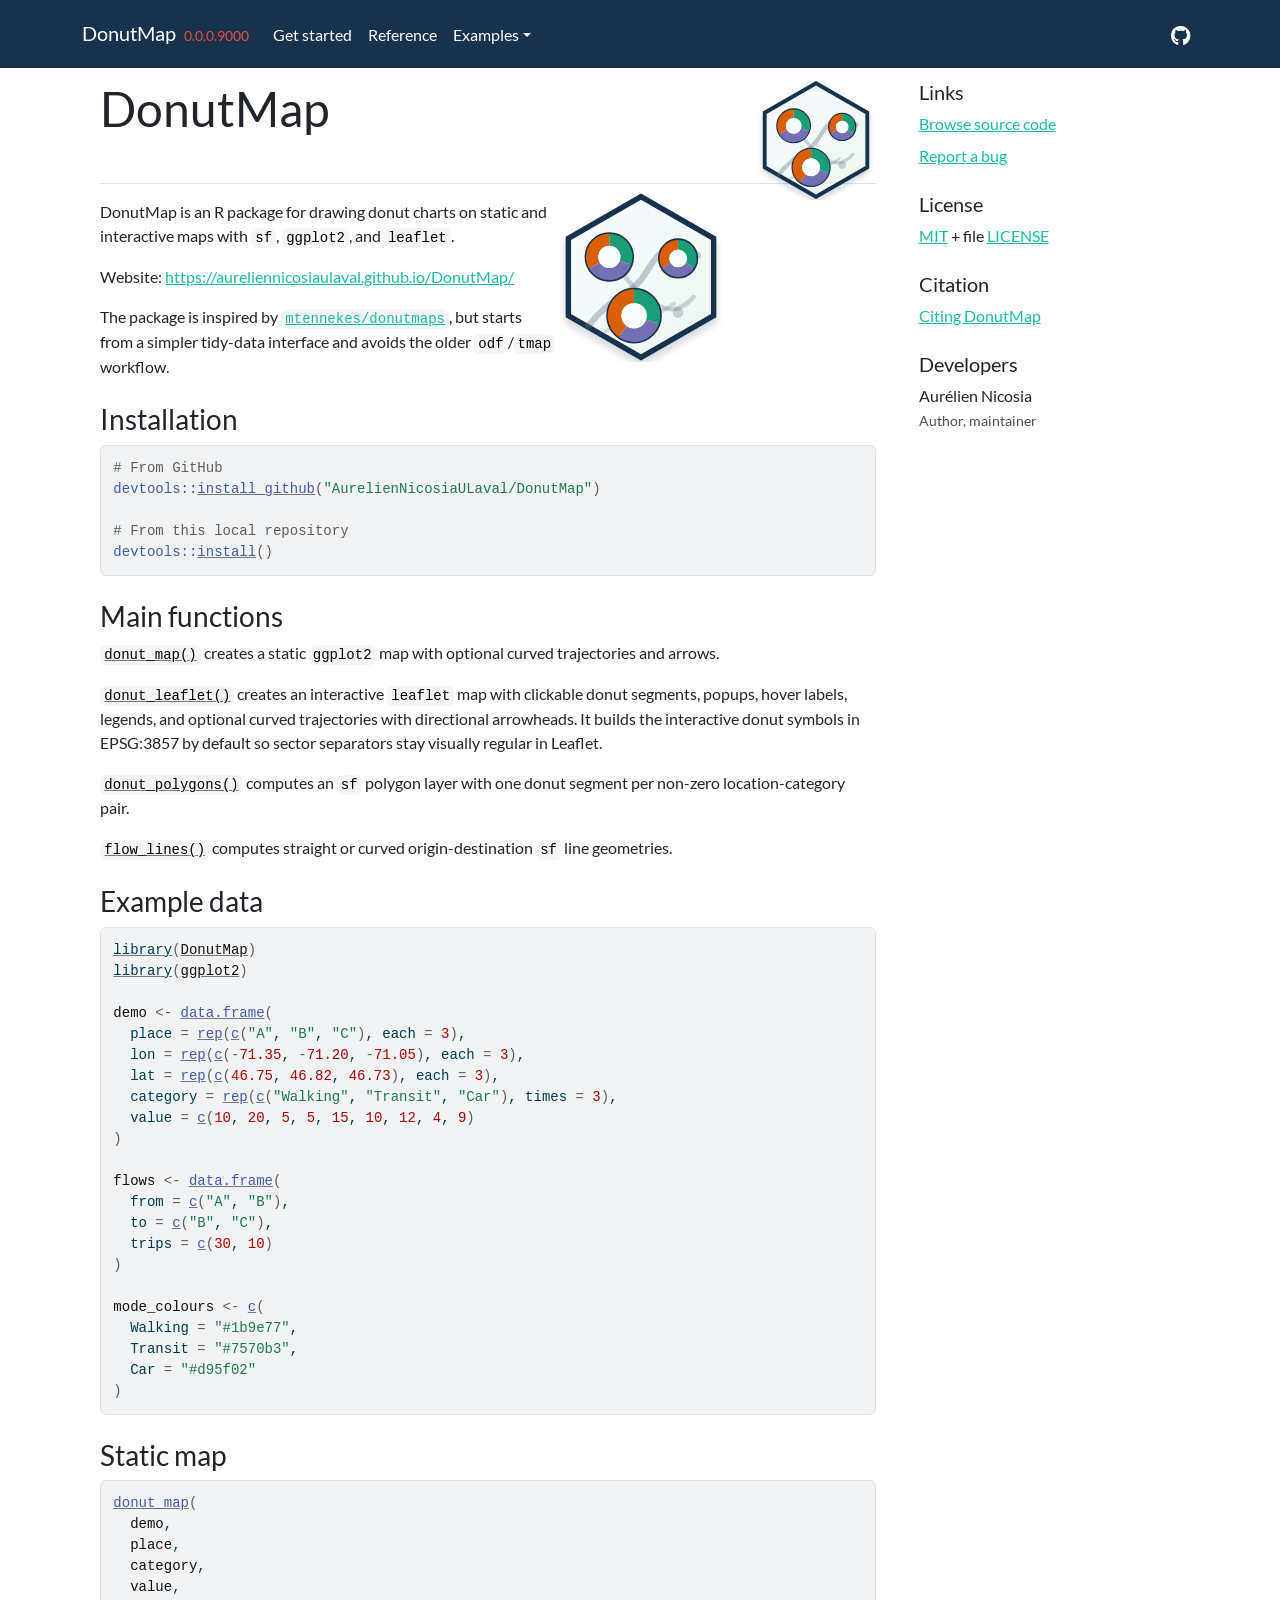
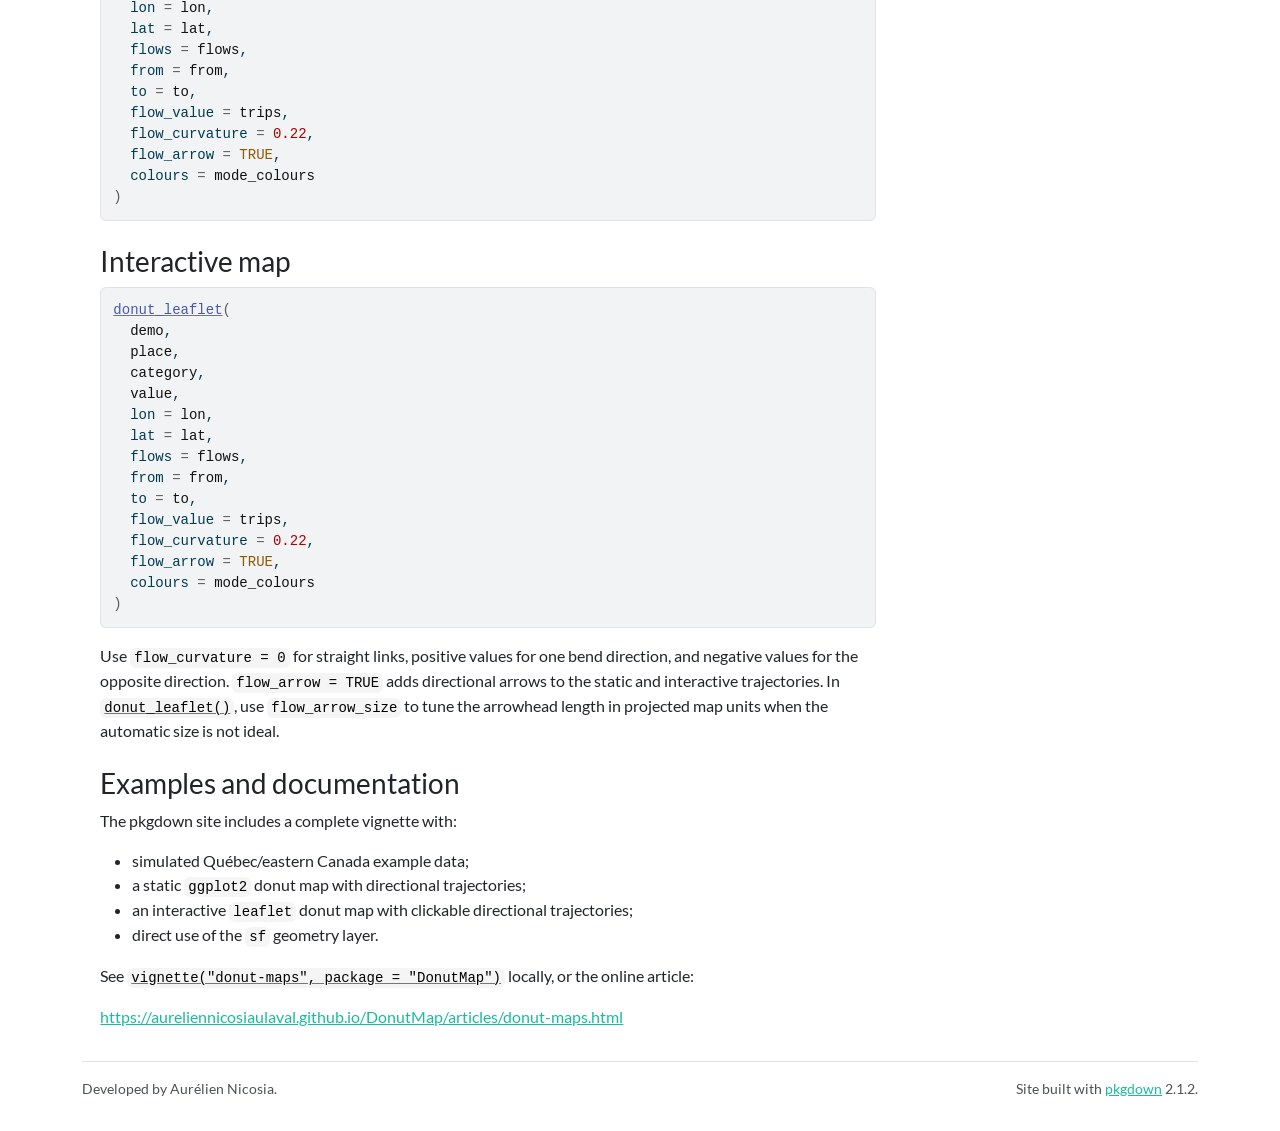
==== index.html @ 9d6881fa "Built site for DonutMap@0.0.0.9000:" ====
<!DOCTYPE html>
<!-- Generated by pkgdown: do not edit by hand --><html lang="en">
<head>
<meta http-equiv="Content-Type" content="text/html; charset=UTF-8">
<meta charset="utf-8">
<meta http-equiv="X-UA-Compatible" content="IE=edge">
<meta name="viewport" content="width=device-width, initial-scale=1, shrink-to-fit=no">
<title>DonutMap • DonutMap</title>
<!-- favicons --><link rel="icon" type="image/png" sizes="96x96" href="favicon-96x96.png">
<link rel="icon" type="”image/svg+xml”" href="favicon.svg">
<link rel="apple-touch-icon" sizes="180x180" href="apple-touch-icon.png">
<link rel="icon" sizes="any" href="favicon.ico">
<link rel="manifest" href="site.webmanifest">
<script src="deps/jquery-3.6.0/jquery-3.6.0.min.js"></script><meta name="viewport" content="width=device-width, initial-scale=1, shrink-to-fit=no">
<link href="deps/bootstrap-5.3.1/bootstrap.min.css" rel="stylesheet">
<script src="deps/bootstrap-5.3.1/bootstrap.bundle.min.js"></script><link href="deps/font-awesome-6.5.2/css/all.min.css" rel="stylesheet">
<link href="deps/font-awesome-6.5.2/css/v4-shims.min.css" rel="stylesheet">
<script src="deps/headroom-0.11.0/headroom.min.js"></script><script src="deps/headroom-0.11.0/jQuery.headroom.min.js"></script><script src="deps/bootstrap-toc-1.0.1/bootstrap-toc.min.js"></script><script src="deps/clipboard.js-2.0.11/clipboard.min.js"></script><script src="deps/search-1.0.0/autocomplete.jquery.min.js"></script><script src="deps/search-1.0.0/fuse.min.js"></script><script src="deps/search-1.0.0/mark.min.js"></script><!-- pkgdown --><script src="pkgdown.js"></script><meta property="og:title" content="DonutMap">
<meta name="description" content="Static and interactive donut maps with sf, ggplot2, and leaflet.">
<meta property="og:description" content="Static and interactive donut maps with sf, ggplot2, and leaflet.">
<meta property="og:image" content="https://aureliennicosiaulaval.github.io/DonutMap/logo.svg">
</head>
<body>
    <a href="#main" class="visually-hidden-focusable">Skip to contents</a>


    <nav class="navbar navbar-expand-lg fixed-top bg-primary" data-bs-theme="dark" aria-label="Site navigation"><div class="container">

    <a class="navbar-brand me-2" href="index.html">DonutMap</a>

    <small class="nav-text text-danger me-auto" data-bs-toggle="tooltip" data-bs-placement="bottom" title="Unreleased version">0.0.0.9000</small>


    <button class="navbar-toggler" type="button" data-bs-toggle="collapse" data-bs-target="#navbar" aria-controls="navbar" aria-expanded="false" aria-label="Toggle navigation">
      <span class="navbar-toggler-icon"></span>
    </button>

    <div id="navbar" class="collapse navbar-collapse ms-3">
      <ul class="navbar-nav me-auto">
<li class="nav-item"><a class="nav-link" href="articles/donut-maps.html">Get started</a></li>
<li class="nav-item"><a class="nav-link" href="reference/index.html">Reference</a></li>
<li class="nav-item dropdown">
  <button class="nav-link dropdown-toggle" type="button" id="dropdown-examples" data-bs-toggle="dropdown" aria-expanded="false" aria-haspopup="true">Examples</button>
  <ul class="dropdown-menu" aria-labelledby="dropdown-examples">
<li><a class="dropdown-item" href="articles/donut-maps.html">Donut maps with DonutMap</a></li>
  </ul>
</li>
      </ul>
<ul class="navbar-nav">
<li class="nav-item"><a class="external-link nav-link" href="https://github.com/AurelienNicosiaULaval/DonutMap/" aria-label="GitHub"><span class="fa fab fa-github fa-lg"></span></a></li>
      </ul>
</div>


  </div>
</nav><div class="container template-home">
<div class="row">
  <main id="main" class="col-md-9"><div class="section level1">
<div class="page-header">
<img src="logo.svg" class="logo" alt=""><h1 id="donutmap">DonutMap<a class="anchor" aria-label="anchor" href="#donutmap"></a>
</h1>
</div>
<p><img src="reference/figures/logo.svg" align="right" width="170" alt="DonutMap hex logo"></p>
<p>DonutMap is an R package for drawing donut charts on static and interactive maps with <code>sf</code>, <code>ggplot2</code>, and <code>leaflet</code>.</p>
<p>Website: <a href="https://aureliennicosiaulaval.github.io/DonutMap/" class="uri">https://aureliennicosiaulaval.github.io/DonutMap/</a></p>
<p>The package is inspired by <a href="https://github.com/mtennekes/donutmaps" class="external-link"><code>mtennekes/donutmaps</code></a>, but starts from a simpler tidy-data interface and avoids the older <code>odf</code>/<code>tmap</code> workflow.</p>
<div class="section level2">
<h2 id="installation">Installation<a class="anchor" aria-label="anchor" href="#installation"></a>
</h2>
<div class="sourceCode" id="cb1"><pre class="downlit sourceCode r">
<code class="sourceCode R"><span><span class="co"># From GitHub</span></span>
<span><span class="fu">devtools</span><span class="fu">::</span><span class="fu"><a href="https://remotes.r-lib.org/reference/install_github.html" class="external-link">install_github</a></span><span class="op">(</span><span class="st">"AurelienNicosiaULaval/DonutMap"</span><span class="op">)</span></span>
<span></span>
<span><span class="co"># From this local repository</span></span>
<span><span class="fu">devtools</span><span class="fu">::</span><span class="fu"><a href="https://devtools.r-lib.org/reference/install.html" class="external-link">install</a></span><span class="op">(</span><span class="op">)</span></span></code></pre></div>
</div>
<div class="section level2">
<h2 id="main-functions">Main functions<a class="anchor" aria-label="anchor" href="#main-functions"></a>
</h2>
<p><code><a href="reference/donut_map.html">donut_map()</a></code> creates a static <code>ggplot2</code> map with optional curved trajectories and arrows.</p>
<p><code><a href="reference/donut_leaflet.html">donut_leaflet()</a></code> creates an interactive <code>leaflet</code> map with clickable donut segments, popups, hover labels, legends, and optional curved trajectories with directional arrowheads. It builds the interactive donut symbols in EPSG:3857 by default so sector separators stay visually regular in Leaflet.</p>
<p><code><a href="reference/donut_polygons.html">donut_polygons()</a></code> computes an <code>sf</code> polygon layer with one donut segment per non-zero location-category pair.</p>
<p><code><a href="reference/flow_lines.html">flow_lines()</a></code> computes straight or curved origin-destination <code>sf</code> line geometries.</p>
</div>
<div class="section level2">
<h2 id="example-data">Example data<a class="anchor" aria-label="anchor" href="#example-data"></a>
</h2>
<div class="sourceCode" id="cb2"><pre class="downlit sourceCode r">
<code class="sourceCode R"><span><span class="kw"><a href="https://rdrr.io/r/base/library.html" class="external-link">library</a></span><span class="op">(</span><span class="va"><a href="https://aureliennicosiaulaval.github.io/DonutMap/">DonutMap</a></span><span class="op">)</span></span>
<span><span class="kw"><a href="https://rdrr.io/r/base/library.html" class="external-link">library</a></span><span class="op">(</span><span class="va"><a href="https://ggplot2.tidyverse.org" class="external-link">ggplot2</a></span><span class="op">)</span></span>
<span></span>
<span><span class="va">demo</span> <span class="op">&lt;-</span> <span class="fu"><a href="https://rdrr.io/r/base/data.frame.html" class="external-link">data.frame</a></span><span class="op">(</span></span>
<span>  place <span class="op">=</span> <span class="fu"><a href="https://rdrr.io/r/base/rep.html" class="external-link">rep</a></span><span class="op">(</span><span class="fu"><a href="https://rdrr.io/r/base/c.html" class="external-link">c</a></span><span class="op">(</span><span class="st">"A"</span>, <span class="st">"B"</span>, <span class="st">"C"</span><span class="op">)</span>, each <span class="op">=</span> <span class="fl">3</span><span class="op">)</span>,</span>
<span>  lon <span class="op">=</span> <span class="fu"><a href="https://rdrr.io/r/base/rep.html" class="external-link">rep</a></span><span class="op">(</span><span class="fu"><a href="https://rdrr.io/r/base/c.html" class="external-link">c</a></span><span class="op">(</span><span class="op">-</span><span class="fl">71.35</span>, <span class="op">-</span><span class="fl">71.20</span>, <span class="op">-</span><span class="fl">71.05</span><span class="op">)</span>, each <span class="op">=</span> <span class="fl">3</span><span class="op">)</span>,</span>
<span>  lat <span class="op">=</span> <span class="fu"><a href="https://rdrr.io/r/base/rep.html" class="external-link">rep</a></span><span class="op">(</span><span class="fu"><a href="https://rdrr.io/r/base/c.html" class="external-link">c</a></span><span class="op">(</span><span class="fl">46.75</span>, <span class="fl">46.82</span>, <span class="fl">46.73</span><span class="op">)</span>, each <span class="op">=</span> <span class="fl">3</span><span class="op">)</span>,</span>
<span>  category <span class="op">=</span> <span class="fu"><a href="https://rdrr.io/r/base/rep.html" class="external-link">rep</a></span><span class="op">(</span><span class="fu"><a href="https://rdrr.io/r/base/c.html" class="external-link">c</a></span><span class="op">(</span><span class="st">"Walking"</span>, <span class="st">"Transit"</span>, <span class="st">"Car"</span><span class="op">)</span>, times <span class="op">=</span> <span class="fl">3</span><span class="op">)</span>,</span>
<span>  value <span class="op">=</span> <span class="fu"><a href="https://rdrr.io/r/base/c.html" class="external-link">c</a></span><span class="op">(</span><span class="fl">10</span>, <span class="fl">20</span>, <span class="fl">5</span>, <span class="fl">5</span>, <span class="fl">15</span>, <span class="fl">10</span>, <span class="fl">12</span>, <span class="fl">4</span>, <span class="fl">9</span><span class="op">)</span></span>
<span><span class="op">)</span></span>
<span></span>
<span><span class="va">flows</span> <span class="op">&lt;-</span> <span class="fu"><a href="https://rdrr.io/r/base/data.frame.html" class="external-link">data.frame</a></span><span class="op">(</span></span>
<span>  from <span class="op">=</span> <span class="fu"><a href="https://rdrr.io/r/base/c.html" class="external-link">c</a></span><span class="op">(</span><span class="st">"A"</span>, <span class="st">"B"</span><span class="op">)</span>,</span>
<span>  to <span class="op">=</span> <span class="fu"><a href="https://rdrr.io/r/base/c.html" class="external-link">c</a></span><span class="op">(</span><span class="st">"B"</span>, <span class="st">"C"</span><span class="op">)</span>,</span>
<span>  trips <span class="op">=</span> <span class="fu"><a href="https://rdrr.io/r/base/c.html" class="external-link">c</a></span><span class="op">(</span><span class="fl">30</span>, <span class="fl">10</span><span class="op">)</span></span>
<span><span class="op">)</span></span>
<span></span>
<span><span class="va">mode_colours</span> <span class="op">&lt;-</span> <span class="fu"><a href="https://rdrr.io/r/base/c.html" class="external-link">c</a></span><span class="op">(</span></span>
<span>  Walking <span class="op">=</span> <span class="st">"#1b9e77"</span>,</span>
<span>  Transit <span class="op">=</span> <span class="st">"#7570b3"</span>,</span>
<span>  Car <span class="op">=</span> <span class="st">"#d95f02"</span></span>
<span><span class="op">)</span></span></code></pre></div>
</div>
<div class="section level2">
<h2 id="static-map">Static map<a class="anchor" aria-label="anchor" href="#static-map"></a>
</h2>
<div class="sourceCode" id="cb3"><pre class="downlit sourceCode r">
<code class="sourceCode R"><span><span class="fu"><a href="reference/donut_map.html">donut_map</a></span><span class="op">(</span></span>
<span>  <span class="va">demo</span>,</span>
<span>  <span class="va">place</span>,</span>
<span>  <span class="va">category</span>,</span>
<span>  <span class="va">value</span>,</span>
<span>  lon <span class="op">=</span> <span class="va">lon</span>,</span>
<span>  lat <span class="op">=</span> <span class="va">lat</span>,</span>
<span>  flows <span class="op">=</span> <span class="va">flows</span>,</span>
<span>  from <span class="op">=</span> <span class="va">from</span>,</span>
<span>  to <span class="op">=</span> <span class="va">to</span>,</span>
<span>  flow_value <span class="op">=</span> <span class="va">trips</span>,</span>
<span>  flow_curvature <span class="op">=</span> <span class="fl">0.22</span>,</span>
<span>  flow_arrow <span class="op">=</span> <span class="cn">TRUE</span>,</span>
<span>  colours <span class="op">=</span> <span class="va">mode_colours</span></span>
<span><span class="op">)</span></span></code></pre></div>
</div>
<div class="section level2">
<h2 id="interactive-map">Interactive map<a class="anchor" aria-label="anchor" href="#interactive-map"></a>
</h2>
<div class="sourceCode" id="cb4"><pre class="downlit sourceCode r">
<code class="sourceCode R"><span><span class="fu"><a href="reference/donut_leaflet.html">donut_leaflet</a></span><span class="op">(</span></span>
<span>  <span class="va">demo</span>,</span>
<span>  <span class="va">place</span>,</span>
<span>  <span class="va">category</span>,</span>
<span>  <span class="va">value</span>,</span>
<span>  lon <span class="op">=</span> <span class="va">lon</span>,</span>
<span>  lat <span class="op">=</span> <span class="va">lat</span>,</span>
<span>  flows <span class="op">=</span> <span class="va">flows</span>,</span>
<span>  from <span class="op">=</span> <span class="va">from</span>,</span>
<span>  to <span class="op">=</span> <span class="va">to</span>,</span>
<span>  flow_value <span class="op">=</span> <span class="va">trips</span>,</span>
<span>  flow_curvature <span class="op">=</span> <span class="fl">0.22</span>,</span>
<span>  flow_arrow <span class="op">=</span> <span class="cn">TRUE</span>,</span>
<span>  colours <span class="op">=</span> <span class="va">mode_colours</span></span>
<span><span class="op">)</span></span></code></pre></div>
<p>Use <code>flow_curvature = 0</code> for straight links, positive values for one bend direction, and negative values for the opposite direction. <code>flow_arrow = TRUE</code> adds directional arrows to the static and interactive trajectories. In <code><a href="reference/donut_leaflet.html">donut_leaflet()</a></code>, use <code>flow_arrow_size</code> to tune the arrowhead length in projected map units when the automatic size is not ideal.</p>
</div>
<div class="section level2">
<h2 id="examples-and-documentation">Examples and documentation<a class="anchor" aria-label="anchor" href="#examples-and-documentation"></a>
</h2>
<p>The pkgdown site includes a complete vignette with:</p>
<ul>
<li>simulated Québec/eastern Canada example data;</li>
<li>a static <code>ggplot2</code> donut map with directional trajectories;</li>
<li>an interactive <code>leaflet</code> donut map with clickable directional trajectories;</li>
<li>direct use of the <code>sf</code> geometry layer.</li>
</ul>
<p>See <code><a href="articles/donut-maps.html">vignette("donut-maps", package = "DonutMap")</a></code> locally, or the online article:</p>
<p><a href="https://aureliennicosiaulaval.github.io/DonutMap/articles/donut-maps.html" class="uri">https://aureliennicosiaulaval.github.io/DonutMap/articles/donut-maps.html</a></p>
</div>
</div>
  </main><aside class="col-md-3"><div class="links">
<h2 data-toc-skip>Links</h2>
<ul class="list-unstyled">
<li><a href="https://github.com/AurelienNicosiaULaval/DonutMap/" class="external-link">Browse source code</a></li>
<li><a href="https://github.com/AurelienNicosiaULaval/DonutMap/issues" class="external-link">Report a bug</a></li>
</ul>
</div>

<div class="license">
<h2 data-toc-skip>License</h2>
<ul class="list-unstyled">
<li>
<a href="https://opensource.org/licenses/mit-license.php" class="external-link">MIT</a> + file <a href="LICENSE-text.html">LICENSE</a>
</li>
</ul>
</div>


<div class="citation">
<h2 data-toc-skip>Citation</h2>
<ul class="list-unstyled">
<li><a href="authors.html#citation">Citing DonutMap</a></li>
</ul>
</div>

<div class="developers">
<h2 data-toc-skip>Developers</h2>
<ul class="list-unstyled">
<li>Aurélien Nicosia <br><small class="roles"> Author, maintainer </small>   </li>
</ul>
</div>



  </aside>
</div>


    <footer><div class="pkgdown-footer-left">
  <p>Developed by Aurélien Nicosia.</p>
</div>

<div class="pkgdown-footer-right">
  <p>Site built with <a href="https://pkgdown.r-lib.org/" class="external-link">pkgdown</a> 2.1.2.</p>
</div>

    </footer>
</div>





  </body>
</html>
---- deps/font-awesome-6.5.2/css/v4-shims.min.css ----
/*!
 * Font Awesome Free 6.5.2 by @fontawesome - https://fontawesome.com
 * License - https://fontawesome.com/license/free (Icons: CC BY 4.0, Fonts: SIL OFL 1.1, Code: MIT License)
 * Copyright 2024 Fonticons, Inc.
 */
.fa.fa-glass:before{content:"\f000"}.fa.fa-envelope-o{font-family:"Font Awesome 6 Free";font-weight:400}.fa.fa-envelope-o:before{content:"\f0e0"}.fa.fa-star-o{font-family:"Font Awesome 6 Free";font-weight:400}.fa.fa-star-o:before{content:"\f005"}.fa.fa-close:before,.fa.fa-remove:before{content:"\f00d"}.fa.fa-gear:before{content:"\f013"}.fa.fa-trash-o{font-family:"Font Awesome 6 Free";font-weight:400}.fa.fa-trash-o:before{content:"\f2ed"}.fa.fa-home:before{content:"\f015"}.fa.fa-file-o{font-family:"Font Awesome 6 Free";font-weight:400}.fa.fa-file-o:before{content:"\f15b"}.fa.fa-clock-o{font-family:"Font Awesome 6 Free";font-weight:400}.fa.fa-clock-o:before{content:"\f017"}.fa.fa-arrow-circle-o-down{font-family:"Font Awesome 6 Free";font-weight:400}.fa.fa-arrow-circle-o-down:before{content:"\f358"}.fa.fa-arrow-circle-o-up{font-family:"Font Awesome 6 Free";font-weight:400}.fa.fa-arrow-circle-o-up:before{content:"\f35b"}.fa.fa-play-circle-o{font-family:"Font Awesome 6 Free";font-weight:400}.fa.fa-play-circle-o:before{content:"\f144"}.fa.fa-repeat:before,.fa.fa-rotate-right:before{content:"\f01e"}.fa.fa-refresh:before{content:"\f021"}.fa.fa-list-alt{font-family:"Font Awesome 6 Free";font-weight:400}.fa.fa-list-alt:before{content:"\f022"}.fa.fa-dedent:before{content:"\f03b"}.fa.fa-video-camera:before{content:"\f03d"}.fa.fa-picture-o{font-family:"Font Awesome 6 Free";font-weight:400}.fa.fa-picture-o:before{content:"\f03e"}.fa.fa-photo{font-family:"Font Awesome 6 Free";font-weight:400}.fa.fa-photo:before{content:"\f03e"}.fa.fa-image{font-family:"Font Awesome 6 Free";font-weight:400}.fa.fa-image:before{content:"\f03e"}.fa.fa-map-marker:before{content:"\f3c5"}.fa.fa-pencil-square-o{font-family:"Font Awesome 6 Free";font-weight:400}.fa.fa-pencil-square-o:before{content:"\f044"}.fa.fa-edit{font-family:"Font Awesome 6 Free";font-weight:400}.fa.fa-edit:before{content:"\f044"}.fa.fa-share-square-o:before{content:"\f14d"}.fa.fa-check-square-o{font-family:"Font Awesome 6 Free";font-weight:400}.fa.fa-check-square-o:before{content:"\f14a"}.fa.fa-arrows:before{content:"\f0b2"}.fa.fa-times-circle-o{font-family:"Font Awesome 6 Free";font-weight:400}.fa.fa-times-circle-o:before{content:"\f057"}.fa.fa-check-circle-o{font-family:"Font Awesome 6 Free";font-weight:400}.fa.fa-check-circle-o:before{content:"\f058"}.fa.fa-mail-forward:before{content:"\f064"}.fa.fa-expand:before{content:"\f424"}.fa.fa-compress:before{content:"\f422"}.fa.fa-eye,.fa.fa-eye-slash{font-family:"Font Awesome 6 Free";font-weight:400}.fa.fa-warning:before{content:"\f071"}.fa.fa-calendar:before{content:"\f073"}.fa.fa-arrows-v:before{content:"\f338"}.fa.fa-arrows-h:before{content:"\f337"}.fa.fa-bar-chart-o:before,.fa.fa-bar-chart:before{content:"\e0e3"}.fa.fa-twitter-square{font-family:"Font Awesome 6 Brands";font-weight:400}.fa.fa-twitter-square:before{content:"\f081"}.fa.fa-facebook-square{font-family:"Font Awesome 6 Brands";font-weight:400}.fa.fa-facebook-square:before{content:"\f082"}.fa.fa-gears:before{content:"\f085"}.fa.fa-thumbs-o-up{font-family:"Font Awesome 6 Free";font-weight:400}.fa.fa-thumbs-o-up:before{content:"\f164"}.fa.fa-thumbs-o-down{font-family:"Font Awesome 6 Free";font-weight:400}.fa.fa-thumbs-o-down:before{content:"\f165"}.fa.fa-heart-o{font-family:"Font Awesome 6 Free";font-weight:400}.fa.fa-heart-o:before{content:"\f004"}.fa.fa-sign-out:before{content:"\f2f5"}.fa.fa-linkedin-square{font-family:"Font Awesome 6 Brands";font-weight:400}.fa.fa-linkedin-square:before{content:"\f08c"}.fa.fa-thumb-tack:before{content:"\f08d"}.fa.fa-external-link:before{content:"\f35d"}.fa.fa-sign-in:before{content:"\f2f6"}.fa.fa-github-square{font-family:"Font Awesome 6 Brands";font-weight:400}.fa.fa-github-square:before{content:"\f092"}.fa.fa-lemon-o{font-family:"Font Awesome 6 Free";font-weight:400}.fa.fa-lemon-o:before{content:"\f094"}.fa.fa-square-o{font-family:"Font Awesome 6 Free";font-weight:400}.fa.fa-square-o:before{content:"\f0c8"}.fa.fa-bookmark-o{font-family:"Font Awesome 6 Free";font-weight:400}.fa.fa-bookmark-o:before{content:"\f02e"}.fa.fa-facebook,.fa.fa-twitter{font-family:"Font Awesome 6 Brands";font-weight:400}.fa.fa-facebook:before{content:"\f39e"}.fa.fa-facebook-f{font-family:"Font Awesome 6 Brands";font-weight:400}.fa.fa-facebook-f:before{content:"\f39e"}.fa.fa-github{font-family:"Font Awesome 6 Brands";font-weight:400}.fa.fa-credit-card{font-family:"Font Awesome 6 Free";font-weight:400}.fa.fa-feed:before{content:"\f09e"}.fa.fa-hdd-o{font-family:"Font Awesome 6 Free";font-weight:400}.fa.fa-hdd-o:before{content:"\f0a0"}.fa.fa-hand-o-right{font-family:"Font Awesome 6 Free";font-weight:400}.fa.fa-hand-o-right:before{content:"\f0a4"}.fa.fa-hand-o-left{font-family:"Font Awesome 6 Free";font-weight:400}.fa.fa-hand-o-left:before{content:"\f0a5"}.fa.fa-hand-o-up{font-family:"Font Awesome 6 Free";font-weight:400}.fa.fa-hand-o-up:before{content:"\f0a6"}.fa.fa-hand-o-down{font-family:"Font Awesome 6 Free";font-weight:400}.fa.fa-hand-o-down:before{content:"\f0a7"}.fa.fa-globe:before{content:"\f57d"}.fa.fa-tasks:before{content:"\f828"}.fa.fa-arrows-alt:before{content:"\f31e"}.fa.fa-group:before{content:"\f0c0"}.fa.fa-chain:before{content:"\f0c1"}.fa.fa-cut:before{content:"\f0c4"}.fa.fa-files-o{font-family:"Font Awesome 6 Free";font-weight:400}.fa.fa-files-o:before{content:"\f0c5"}.fa.fa-floppy-o{font-family:"Font Awesome 6 Free";font-weight:400}.fa.fa-floppy-o:before{content:"\f0c7"}.fa.fa-save{font-family:"Font Awesome 6 Free";font-weight:400}.fa.fa-save:before{content:"\f0c7"}.fa.fa-navicon:before,.fa.fa-reorder:before{content:"\f0c9"}.fa.fa-magic:before{content:"\e2ca"}.fa.fa-pinterest,.fa.fa-pinterest-square{font-family:"Font Awesome 6 Brands";font-weight:400}.fa.fa-pinterest-square:before{content:"\f0d3"}.fa.fa-google-plus-square{font-family:"Font Awesome 6 Brands";font-weight:400}.fa.fa-google-plus-square:before{content:"\f0d4"}.fa.fa-google-plus{font-family:"Font Awesome 6 Brands";font-weight:400}.fa.fa-google-plus:before{content:"\f0d5"}.fa.fa-money:before{content:"\f3d1"}.fa.fa-unsorted:before{content:"\f0dc"}.fa.fa-sort-desc:before{content:"\f0dd"}.fa.fa-sort-asc:before{content:"\f0de"}.fa.fa-linkedin{font-family:"Font Awesome 6 Brands";font-weight:400}.fa.fa-linkedin:before{content:"\f0e1"}.fa.fa-rotate-left:before{content:"\f0e2"}.fa.fa-legal:before{content:"\f0e3"}.fa.fa-dashboard:before,.fa.fa-tachometer:before{content:"\f625"}.fa.fa-comment-o{font-family:"Font Awesome 6 Free";font-weight:400}.fa.fa-comment-o:before{content:"\f075"}.fa.fa-comments-o{font-family:"Font Awesome 6 Free";font-weight:400}.fa.fa-comments-o:before{content:"\f086"}.fa.fa-flash:before{content:"\f0e7"}.fa.fa-clipboard:before{content:"\f0ea"}.fa.fa-lightbulb-o{font-family:"Font Awesome 6 Free";font-weight:400}.fa.fa-lightbulb-o:before{content:"\f0eb"}.fa.fa-exchange:before{content:"\f362"}.fa.fa-cloud-download:before{content:"\f0ed"}.fa.fa-cloud-upload:before{content:"\f0ee"}.fa.fa-bell-o{font-family:"Font Awesome 6 Free";font-weight:400}.fa.fa-bell-o:before{content:"\f0f3"}.fa.fa-cutlery:before{content:"\f2e7"}.fa.fa-file-text-o{font-family:"Font Awesome 6 Free";font-weight:400}.fa.fa-file-text-o:before{content:"\f15c"}.fa.fa-building-o{font-family:"Font Awesome 6 Free";font-weight:400}.fa.fa-building-o:before{content:"\f1ad"}.fa.fa-hospital-o{font-family:"Font Awesome 6 Free";font-weight:400}.fa.fa-hospital-o:before{content:"\f0f8"}.fa.fa-tablet:before{content:"\f3fa"}.fa.fa-mobile-phone:before,.fa.fa-mobile:before{content:"\f3cd"}.fa.fa-circle-o{font-family:"Font Awesome 6 Free";font-weight:400}.fa.fa-circle-o:before{content:"\f111"}.fa.fa-mail-reply:before{content:"\f3e5"}.fa.fa-github-alt{font-family:"Font Awesome 6 Brands";font-weight:400}.fa.fa-folder-o{font-family:"Font Awesome 6 Free";font-weight:400}.fa.fa-folder-o:before{content:"\f07b"}.fa.fa-folder-open-o{font-family:"Font Awesome 6 Free";font-weight:400}.fa.fa-folder-open-o:before{content:"\f07c"}.fa.fa-smile-o{font-family:"Font Awesome 6 Free";font-weight:400}.fa.fa-smile-o:before{content:"\f118"}.fa.fa-frown-o{font-family:"Font Awesome 6 Free";font-weight:400}.fa.fa-frown-o:before{content:"\f119"}.fa.fa-meh-o{font-family:"Font Awesome 6 Free";font-weight:400}.fa.fa-meh-o:before{content:"\f11a"}.fa.fa-keyboard-o{font-family:"Font Awesome 6 Free";font-weight:400}.fa.fa-keyboard-o:before{content:"\f11c"}.fa.fa-flag-o{font-family:"Font Awesome 6 Free";font-weight:400}.fa.fa-flag-o:before{content:"\f024"}.fa.fa-mail-reply-all:before{content:"\f122"}.fa.fa-star-half-o{font-family:"Font Awesome 6 Free";font-weight:400}.fa.fa-star-half-o:before{content:"\f5c0"}.fa.fa-star-half-empty{font-family:"Font Awesome 6 Free";font-weight:400}.fa.fa-star-half-empty:before{content:"\f5c0"}.fa.fa-star-half-full{font-family:"Font Awesome 6 Free";font-weight:400}.fa.fa-star-half-full:before{content:"\f5c0"}.fa.fa-code-fork:before{content:"\f126"}.fa.fa-chain-broken:before,.fa.fa-unlink:before{content:"\f127"}.fa.fa-calendar-o{font-family:"Font Awesome 6 Free";font-weight:400}.fa.fa-calendar-o:before{content:"\f133"}.fa.fa-css3,.fa.fa-html5,.fa.fa-maxcdn{font-family:"Font Awesome 6 Brands";font-weight:400}.fa.fa-unlock-alt:before{content:"\f09c"}.fa.fa-minus-square-o{font-family:"Font Awesome 6 Free";font-weight:400}.fa.fa-minus-square-o:before{content:"\f146"}.fa.fa-level-up:before{content:"\f3bf"}.fa.fa-level-down:before{content:"\f3be"}.fa.fa-pencil-square:before{content:"\f14b"}.fa.fa-external-link-square:before{content:"\f360"}.fa.fa-compass{font-family:"Font Awesome 6 Free";font-weight:400}.fa.fa-caret-square-o-down{font-family:"Font Awesome 6 Free";font-weight:400}.fa.fa-caret-square-o-down:before{content:"\f150"}.fa.fa-toggle-down{font-family:"Font Awesome 6 Free";font-weight:400}.fa.fa-toggle-down:before{content:"\f150"}.fa.fa-caret-square-o-up{font-family:"Font Awesome 6 Free";font-weight:400}.fa.fa-caret-square-o-up:before{content:"\f151"}.fa.fa-toggle-up{font-family:"Font Awesome 6 Free";font-weight:400}.fa.fa-toggle-up:before{content:"\f151"}.fa.fa-caret-square-o-right{font-family:"Font Awesome 6 Free";font-weight:400}.fa.fa-caret-square-o-right:before{content:"\f152"}.fa.fa-toggle-right{font-family:"Font Awesome 6 Free";font-weight:400}.fa.fa-toggle-right:before{content:"\f152"}.fa.fa-eur:before,.fa.fa-euro:before{content:"\f153"}.fa.fa-gbp:before{content:"\f154"}.fa.fa-dollar:before,.fa.fa-usd:before{content:"\24"}.fa.fa-inr:before,.fa.fa-rupee:before{content:"\e1bc"}.fa.fa-cny:before,.fa.fa-jpy:before,.fa.fa-rmb:before,.fa.fa-yen:before{content:"\f157"}.fa.fa-rouble:before,.fa.fa-rub:before,.fa.fa-ruble:before{content:"\f158"}.fa.fa-krw:before,.fa.fa-won:before{content:"\f159"}.fa.fa-bitcoin,.fa.fa-btc{font-family:"Font Awesome 6 Brands";font-weight:400}.fa.fa-bitcoin:before{content:"\f15a"}.fa.fa-file-text:before{content:"\f15c"}.fa.fa-sort-alpha-asc:before{content:"\f15d"}.fa.fa-sort-alpha-desc:before{content:"\f881"}.fa.fa-sort-amount-asc:before{content:"\f884"}.fa.fa-sort-amount-desc:before{content:"\f160"}.fa.fa-sort-numeric-asc:before{content:"\f162"}.fa.fa-sort-numeric-desc:before{content:"\f886"}.fa.fa-youtube-square{font-family:"Font Awesome 6 Brands";font-weight:400}.fa.fa-youtube-square:before{content:"\f431"}.fa.fa-xing,.fa.fa-xing-square,.fa.fa-youtube{font-family:"Font Awesome 6 Brands";font-weight:400}.fa.fa-xing-square:before{content:"\f169"}.fa.fa-youtube-play{font-family:"Font Awesome 6 Brands";font-weight:400}.fa.fa-youtube-play:before{content:"\f167"}.fa.fa-adn,.fa.fa-bitbucket,.fa.fa-bitbucket-square,.fa.fa-dropbox,.fa.fa-flickr,.fa.fa-instagram,.fa.fa-stack-overflow{font-family:"Font Awesome 6 Brands";font-weight:400}.fa.fa-bitbucket-square:before{content:"\f171"}.fa.fa-tumblr,.fa.fa-tumblr-square{font-family:"Font Awesome 6 Brands";font-weight:400}.fa.fa-tumblr-square:before{content:"\f174"}.fa.fa-long-arrow-down:before{content:"\f309"}.fa.fa-long-arrow-up:before{content:"\f30c"}.fa.fa-long-arrow-left:before{content:"\f30a"}.fa.fa-long-arrow-right:before{content:"\f30b"}.fa.fa-android,.fa.fa-apple,.fa.fa-dribbble,.fa.fa-foursquare,.fa.fa-gittip,.fa.fa-gratipay,.fa.fa-linux,.fa.fa-skype,.fa.fa-trello,.fa.fa-windows{font-family:"Font Awesome 6 Brands";font-weight:400}.fa.fa-gittip:before{content:"\f184"}.fa.fa-sun-o{font-family:"Font Awesome 6 Free";font-weight:400}.fa.fa-sun-o:before{content:"\f185"}.fa.fa-moon-o{font-family:"Font Awesome 6 Free";font-weight:400}.fa.fa-moon-o:before{content:"\f186"}.fa.fa-pagelines,.fa.fa-renren,.fa.fa-stack-exchange,.fa.fa-vk,.fa.fa-weibo{font-family:"Font Awesome 6 Brands";font-weight:400}.fa.fa-arrow-circle-o-right{font-family:"Font Awesome 6 Free";font-weight:400}.fa.fa-arrow-circle-o-right:before{content:"\f35a"}.fa.fa-arrow-circle-o-left{font-family:"Font Awesome 6 Free";font-weight:400}.fa.fa-arrow-circle-o-left:before{content:"\f359"}.fa.fa-caret-square-o-left{font-family:"Font Awesome 6 Free";font-weight:400}.fa.fa-caret-square-o-left:before{content:"\f191"}.fa.fa-toggle-left{font-family:"Font Awesome 6 Free";font-weight:400}.fa.fa-toggle-left:before{content:"\f191"}.fa.fa-dot-circle-o{font-family:"Font Awesome 6 Free";font-weight:400}.fa.fa-dot-circle-o:before{content:"\f192"}.fa.fa-vimeo-square{font-family:"Font Awesome 6 Brands";font-weight:400}.fa.fa-vimeo-square:before{content:"\f194"}.fa.fa-try:before,.fa.fa-turkish-lira:before{content:"\e2bb"}.fa.fa-plus-square-o{font-family:"Font Awesome 6 Free";font-weight:400}.fa.fa-plus-square-o:before{content:"\f0fe"}.fa.fa-openid,.fa.fa-slack,.fa.fa-wordpress{font-family:"Font Awesome 6 Brands";font-weight:400}.fa.fa-bank:before,.fa.fa-institution:before{content:"\f19c"}.fa.fa-mortar-board:before{content:"\f19d"}.fa.fa-google,.fa.fa-reddit,.fa.fa-reddit-square,.fa.fa-yahoo{font-family:"Font Awesome 6 Brands";font-weight:400}.fa.fa-reddit-square:before{content:"\f1a2"}.fa.fa-behance,.fa.fa-behance-square,.fa.fa-delicious,.fa.fa-digg,.fa.fa-drupal,.fa.fa-joomla,.fa.fa-pied-piper-alt,.fa.fa-pied-piper-pp,.fa.fa-stumbleupon,.fa.fa-stumbleupon-circle{font-family:"Font Awesome 6 Brands";font-weight:400}.fa.fa-behance-square:before{content:"\f1b5"}.fa.fa-steam,.fa.fa-steam-square{font-family:"Font Awesome 6 Brands";font-weight:400}.fa.fa-steam-square:before{content:"\f1b7"}.fa.fa-automobile:before{content:"\f1b9"}.fa.fa-cab:before{content:"\f1ba"}.fa.fa-deviantart,.fa.fa-soundcloud,.fa.fa-spotify{font-family:"Font Awesome 6 Brands";font-weight:400}.fa.fa-file-pdf-o{font-family:"Font Awesome 6 Free";font-weight:400}.fa.fa-file-pdf-o:before{content:"\f1c1"}.fa.fa-file-word-o{font-family:"Font Awesome 6 Free";font-weight:400}.fa.fa-file-word-o:before{content:"\f1c2"}.fa.fa-file-excel-o{font-family:"Font Awesome 6 Free";font-weight:400}.fa.fa-file-excel-o:before{content:"\f1c3"}.fa.fa-file-powerpoint-o{font-family:"Font Awesome 6 Free";font-weight:400}.fa.fa-file-powerpoint-o:before{content:"\f1c4"}.fa.fa-file-image-o{font-family:"Font Awesome 6 Free";font-weight:400}.fa.fa-file-image-o:before{content:"\f1c5"}.fa.fa-file-photo-o{font-family:"Font Awesome 6 Free";font-weight:400}.fa.fa-file-photo-o:before{content:"\f1c5"}.fa.fa-file-picture-o{font-family:"Font Awesome 6 Free";font-weight:400}.fa.fa-file-picture-o:before{content:"\f1c5"}.fa.fa-file-archive-o{font-family:"Font Awesome 6 Free";font-weight:400}.fa.fa-file-archive-o:before{content:"\f1c6"}.fa.fa-file-zip-o{font-family:"Font Awesome 6 Free";font-weight:400}.fa.fa-file-zip-o:before{content:"\f1c6"}.fa.fa-file-audio-o{font-family:"Font Awesome 6 Free";font-weight:400}.fa.fa-file-audio-o:before{content:"\f1c7"}.fa.fa-file-sound-o{font-family:"Font Awesome 6 Free";font-weight:400}.fa.fa-file-sound-o:before{content:"\f1c7"}.fa.fa-file-video-o{font-family:"Font Awesome 6 Free";font-weight:400}.fa.fa-file-video-o:before{content:"\f1c8"}.fa.fa-file-movie-o{font-family:"Font Awesome 6 Free";font-weight:400}.fa.fa-file-movie-o:before{content:"\f1c8"}.fa.fa-file-code-o{font-family:"Font Awesome 6 Free";font-weight:400}.fa.fa-file-code-o:before{content:"\f1c9"}.fa.fa-codepen,.fa.fa-jsfiddle,.fa.fa-vine{font-family:"Font Awesome 6 Brands";font-weight:400}.fa.fa-life-bouy:before,.fa.fa-life-buoy:before,.fa.fa-life-saver:before,.fa.fa-support:before{content:"\f1cd"}.fa.fa-circle-o-notch:before{content:"\f1ce"}.fa.fa-ra,.fa.fa-rebel{font-family:"Font Awesome 6 Brands";font-weight:400}.fa.fa-ra:before{content:"\f1d0"}.fa.fa-resistance{font-family:"Font Awesome 6 Brands";font-weight:400}.fa.fa-resistance:before{content:"\f1d0"}.fa.fa-empire,.fa.fa-ge{font-family:"Font Awesome 6 Brands";font-weight:400}.fa.fa-ge:before{content:"\f1d1"}.fa.fa-git-square{font-family:"Font Awesome 6 Brands";font-weight:400}.fa.fa-git-square:before{content:"\f1d2"}.fa.fa-git,.fa.fa-hacker-news,.fa.fa-y-combinator-square{font-family:"Font Awesome 6 Brands";font-weight:400}.fa.fa-y-combinator-square:before{content:"\f1d4"}.fa.fa-yc-square{font-family:"Font Awesome 6 Brands";font-weight:400}.fa.fa-yc-square:before{content:"\f1d4"}.fa.fa-qq,.fa.fa-tencent-weibo,.fa.fa-wechat,.fa.fa-weixin{font-family:"Font Awesome 6 Brands";font-weight:400}.fa.fa-wechat:before{content:"\f1d7"}.fa.fa-send:before{content:"\f1d8"}.fa.fa-paper-plane-o{font-family:"Font Awesome 6 Free";font-weight:400}.fa.fa-paper-plane-o:before{content:"\f1d8"}.fa.fa-send-o{font-family:"Font Awesome 6 Free";font-weight:400}.fa.fa-send-o:before{content:"\f1d8"}.fa.fa-circle-thin{font-family:"Font Awesome 6 Free";font-weight:400}.fa.fa-circle-thin:before{content:"\f111"}.fa.fa-header:before{content:"\f1dc"}.fa.fa-futbol-o{font-family:"Font Awesome 6 Free";font-weight:400}.fa.fa-futbol-o:before{content:"\f1e3"}.fa.fa-soccer-ball-o{font-family:"Font Awesome 6 Free";font-weight:400}.fa.fa-soccer-ball-o:before{content:"\f1e3"}.fa.fa-slideshare,.fa.fa-twitch,.fa.fa-yelp{font-family:"Font Awesome 6 Brands";font-weight:400}.fa.fa-newspaper-o{font-family:"Font Awesome 6 Free";font-weight:400}.fa.fa-newspaper-o:before{content:"\f1ea"}.fa.fa-cc-amex,.fa.fa-cc-discover,.fa.fa-cc-mastercard,.fa.fa-cc-paypal,.fa.fa-cc-stripe,.fa.fa-cc-visa,.fa.fa-google-wallet,.fa.fa-paypal{font-family:"Font Awesome 6 Brands";font-weight:400}.fa.fa-bell-slash-o{font-family:"Font Awesome 6 Free";font-weight:400}.fa.fa-bell-slash-o:before{content:"\f1f6"}.fa.fa-trash:before{content:"\f2ed"}.fa.fa-copyright{font-family:"Font Awesome 6 Free";font-weight:400}.fa.fa-eyedropper:before{content:"\f1fb"}.fa.fa-area-chart:before{content:"\f1fe"}.fa.fa-pie-chart:before{content:"\f200"}.fa.fa-line-chart:before{content:"\f201"}.fa.fa-lastfm,.fa.fa-lastfm-square{font-family:"Font Awesome 6 Brands";font-weight:400}.fa.fa-lastfm-square:before{content:"\f203"}.fa.fa-angellist,.fa.fa-ioxhost{font-family:"Font Awesome 6 Brands";font-weight:400}.fa.fa-cc{font-family:"Font Awesome 6 Free";font-weight:400}.fa.fa-cc:before{content:"\f20a"}.fa.fa-ils:before,.fa.fa-shekel:before,.fa.fa-sheqel:before{content:"\f20b"}.fa.fa-buysellads,.fa.fa-connectdevelop,.fa.fa-dashcube,.fa.fa-forumbee,.fa.fa-leanpub,.fa.fa-sellsy,.fa.fa-shirtsinbulk,.fa.fa-simplybuilt,.fa.fa-skyatlas{font-family:"Font Awesome 6 Brands";font-weight:400}.fa.fa-diamond{font-family:"Font Awesome 6 Free";font-weight:400}.fa.fa-diamond:before{content:"\f3a5"}.fa.fa-intersex:before,.fa.fa-transgender:before{content:"\f224"}.fa.fa-transgender-alt:before{content:"\f225"}.fa.fa-facebook-official{font-family:"Font Awesome 6 Brands";font-weight:400}.fa.fa-facebook-official:before{content:"\f09a"}.fa.fa-pinterest-p,.fa.fa-whatsapp{font-family:"Font Awesome 6 Brands";font-weight:400}.fa.fa-hotel:before{content:"\f236"}.fa.fa-medium,.fa.fa-viacoin,.fa.fa-y-combinator,.fa.fa-yc{font-family:"Font Awesome 6 Brands";font-weight:400}.fa.fa-yc:before{content:"\f23b"}.fa.fa-expeditedssl,.fa.fa-opencart,.fa.fa-optin-monster{font-family:"Font Awesome 6 Brands";font-weight:400}.fa.fa-battery-4:before,.fa.fa-battery:before{content:"\f240"}.fa.fa-battery-3:before{content:"\f241"}.fa.fa-battery-2:before{content:"\f242"}.fa.fa-battery-1:before{content:"\f243"}.fa.fa-battery-0:before{content:"\f244"}.fa.fa-object-group,.fa.fa-object-ungroup,.fa.fa-sticky-note-o{font-family:"Font Awesome 6 Free";font-weight:400}.fa.fa-sticky-note-o:before{content:"\f249"}.fa.fa-cc-diners-club,.fa.fa-cc-jcb{font-family:"Font Awesome 6 Brands";font-weight:400}.fa.fa-clone{font-family:"Font Awesome 6 Free";font-weight:400}.fa.fa-hourglass-o:before{content:"\f254"}.fa.fa-hourglass-1:before{content:"\f251"}.fa.fa-hourglass-2:before{content:"\f252"}.fa.fa-hourglass-3:before{content:"\f253"}.fa.fa-hand-rock-o{font-family:"Font Awesome 6 Free";font-weight:400}.fa.fa-hand-rock-o:before{content:"\f255"}.fa.fa-hand-grab-o{font-family:"Font Awesome 6 Free";font-weight:400}.fa.fa-hand-grab-o:before{content:"\f255"}.fa.fa-hand-paper-o{font-family:"Font Awesome 6 Free";font-weight:400}.fa.fa-hand-paper-o:before{content:"\f256"}.fa.fa-hand-stop-o{font-family:"Font Awesome 6 Free";font-weight:400}.fa.fa-hand-stop-o:before{content:"\f256"}.fa.fa-hand-scissors-o{font-family:"Font Awesome 6 Free";font-weight:400}.fa.fa-hand-scissors-o:before{content:"\f257"}.fa.fa-hand-lizard-o{font-family:"Font Awesome 6 Free";font-weight:400}.fa.fa-hand-lizard-o:before{content:"\f258"}.fa.fa-hand-spock-o{font-family:"Font Awesome 6 Free";font-weight:400}.fa.fa-hand-spock-o:before{content:"\f259"}.fa.fa-hand-pointer-o{font-family:"Font Awesome 6 Free";font-weight:400}.fa.fa-hand-pointer-o:before{content:"\f25a"}.fa.fa-hand-peace-o{font-family:"Font Awesome 6 Free";font-weight:400}.fa.fa-hand-peace-o:before{content:"\f25b"}.fa.fa-registered{font-family:"Font Awesome 6 Free";font-weight:400}.fa.fa-creative-commons,.fa.fa-gg,.fa.fa-gg-circle,.fa.fa-odnoklassniki,.fa.fa-odnoklassniki-square{font-family:"Font Awesome 6 Brands";font-weight:400}.fa.fa-odnoklassniki-square:before{content:"\f264"}.fa.fa-chrome,.fa.fa-firefox,.fa.fa-get-pocket,.fa.fa-internet-explorer,.fa.fa-opera,.fa.fa-safari,.fa.fa-wikipedia-w{font-family:"Font Awesome 6 Brands";font-weight:400}.fa.fa-television:before{content:"\f26c"}.fa.fa-500px,.fa.fa-amazon,.fa.fa-contao{font-family:"Font Awesome 6 Brands";font-weight:400}.fa.fa-calendar-plus-o{font-family:"Font Awesome 6 Free";font-weight:400}.fa.fa-calendar-plus-o:before{content:"\f271"}.fa.fa-calendar-minus-o{font-family:"Font Awesome 6 Free";font-weight:400}.fa.fa-calendar-minus-o:before{content:"\f272"}.fa.fa-calendar-times-o{font-family:"Font Awesome 6 Free";font-weight:400}.fa.fa-calendar-times-o:before{content:"\f273"}.fa.fa-calendar-check-o{font-family:"Font Awesome 6 Free";font-weight:400}.fa.fa-calendar-check-o:before{content:"\f274"}.fa.fa-map-o{font-family:"Font Awesome 6 Free";font-weight:400}.fa.fa-map-o:before{content:"\f279"}.fa.fa-commenting:before{content:"\f4ad"}.fa.fa-commenting-o{font-family:"Font Awesome 6 Free";font-weight:400}.fa.fa-commenting-o:before{content:"\f4ad"}.fa.fa-houzz,.fa.fa-vimeo{font-family:"Font Awesome 6 Brands";font-weight:400}.fa.fa-vimeo:before{content:"\f27d"}.fa.fa-black-tie,.fa.fa-edge,.fa.fa-fonticons,.fa.fa-reddit-alien{font-family:"Font Awesome 6 Brands";font-weight:400}.fa.fa-credit-card-alt:before{content:"\f09d"}.fa.fa-codiepie,.fa.fa-fort-awesome,.fa.fa-mixcloud,.fa.fa-modx,.fa.fa-product-hunt,.fa.fa-scribd,.fa.fa-usb{font-family:"Font Awesome 6 Brands";font-weight:400}.fa.fa-pause-circle-o{font-family:"Font Awesome 6 Free";font-weight:400}.fa.fa-pause-circle-o:before{content:"\f28b"}.fa.fa-stop-circle-o{font-family:"Font Awesome 6 Free";font-weight:400}.fa.fa-stop-circle-o:before{content:"\f28d"}.fa.fa-bluetooth,.fa.fa-bluetooth-b,.fa.fa-envira,.fa.fa-gitlab,.fa.fa-wheelchair-alt,.fa.fa-wpbeginner,.fa.fa-wpforms{font-family:"Font Awesome 6 Brands";font-weight:400}.fa.fa-wheelchair-alt:before{content:"\f368"}.fa.fa-question-circle-o{font-family:"Font Awesome 6 Free";font-weight:400}.fa.fa-question-circle-o:before{content:"\f059"}.fa.fa-volume-control-phone:before{content:"\f2a0"}.fa.fa-asl-interpreting:before{content:"\f2a3"}.fa.fa-deafness:before,.fa.fa-hard-of-hearing:before{content:"\f2a4"}.fa.fa-glide,.fa.fa-glide-g{font-family:"Font Awesome 6 Brands";font-weight:400}.fa.fa-signing:before{content:"\f2a7"}.fa.fa-viadeo,.fa.fa-viadeo-square{font-family:"Font Awesome 6 Brands";font-weight:400}.fa.fa-viadeo-square:before{content:"\f2aa"}.fa.fa-snapchat,.fa.fa-snapchat-ghost{font-family:"Font Awesome 6 Brands";font-weight:400}.fa.fa-snapchat-ghost:before{content:"\f2ab"}.fa.fa-snapchat-square{font-family:"Font Awesome 6 Brands";font-weight:400}.fa.fa-snapchat-square:before{content:"\f2ad"}.fa.fa-first-order,.fa.fa-google-plus-official,.fa.fa-pied-piper,.fa.fa-themeisle,.fa.fa-yoast{font-family:"Font Awesome 6 Brands";font-weight:400}.fa.fa-google-plus-official:before{content:"\f2b3"}.fa.fa-google-plus-circle{font-family:"Font Awesome 6 Brands";font-weight:400}.fa.fa-google-plus-circle:before{content:"\f2b3"}.fa.fa-fa,.fa.fa-font-awesome{font-family:"Font Awesome 6 Brands";font-weight:400}.fa.fa-fa:before{content:"\f2b4"}.fa.fa-handshake-o{font-family:"Font Awesome 6 Free";font-weight:400}.fa.fa-handshake-o:before{content:"\f2b5"}.fa.fa-envelope-open-o{font-family:"Font Awesome 6 Free";font-weight:400}.fa.fa-envelope-open-o:before{content:"\f2b6"}.fa.fa-linode{font-family:"Font Awesome 6 Brands";font-weight:400}.fa.fa-address-book-o{font-family:"Font Awesome 6 Free";font-weight:400}.fa.fa-address-book-o:before{content:"\f2b9"}.fa.fa-vcard:before{content:"\f2bb"}.fa.fa-address-card-o{font-family:"Font Awesome 6 Free";font-weight:400}.fa.fa-address-card-o:before{content:"\f2bb"}.fa.fa-vcard-o{font-family:"Font Awesome 6 Free";font-weight:400}.fa.fa-vcard-o:before{content:"\f2bb"}.fa.fa-user-circle-o{font-family:"Font Awesome 6 Free";font-weight:400}.fa.fa-user-circle-o:before{content:"\f2bd"}.fa.fa-user-o{font-family:"Font Awesome 6 Free";font-weight:400}.fa.fa-user-o:before{content:"\f007"}.fa.fa-id-badge{font-family:"Font Awesome 6 Free";font-weight:400}.fa.fa-drivers-license:before{content:"\f2c2"}.fa.fa-id-card-o{font-family:"Font Awesome 6 Free";font-weight:400}.fa.fa-id-card-o:before{content:"\f2c2"}.fa.fa-drivers-license-o{font-family:"Font Awesome 6 Free";font-weight:400}.fa.fa-drivers-license-o:before{content:"\f2c2"}.fa.fa-free-code-camp,.fa.fa-quora,.fa.fa-telegram{font-family:"Font Awesome 6 Brands";font-weight:400}.fa.fa-thermometer-4:before,.fa.fa-thermometer:before{content:"\f2c7"}.fa.fa-thermometer-3:before{content:"\f2c8"}.fa.fa-thermometer-2:before{content:"\f2c9"}.fa.fa-thermometer-1:before{content:"\f2ca"}.fa.fa-thermometer-0:before{content:"\f2cb"}.fa.fa-bathtub:before,.fa.fa-s15:before{content:"\f2cd"}.fa.fa-window-maximize,.fa.fa-window-restore{font-family:"Font Awesome 6 Free";font-weight:400}.fa.fa-times-rectangle:before{content:"\f410"}.fa.fa-window-close-o{font-family:"Font Awesome 6 Free";font-weight:400}.fa.fa-window-close-o:before{content:"\f410"}.fa.fa-times-rectangle-o{font-family:"Font Awesome 6 Free";font-weight:400}.fa.fa-times-rectangle-o:before{content:"\f410"}.fa.fa-bandcamp,.fa.fa-eercast,.fa.fa-etsy,.fa.fa-grav,.fa.fa-imdb,.fa.fa-ravelry{font-family:"Font Awesome 6 Brands";font-weight:400}.fa.fa-eercast:before{content:"\f2da"}.fa.fa-snowflake-o{font-family:"Font Awesome 6 Free";font-weight:400}.fa.fa-snowflake-o:before{content:"\f2dc"}.fa.fa-meetup,.fa.fa-superpowers,.fa.fa-wpexplorer{font-family:"Font Awesome 6 Brands";font-weight:400}
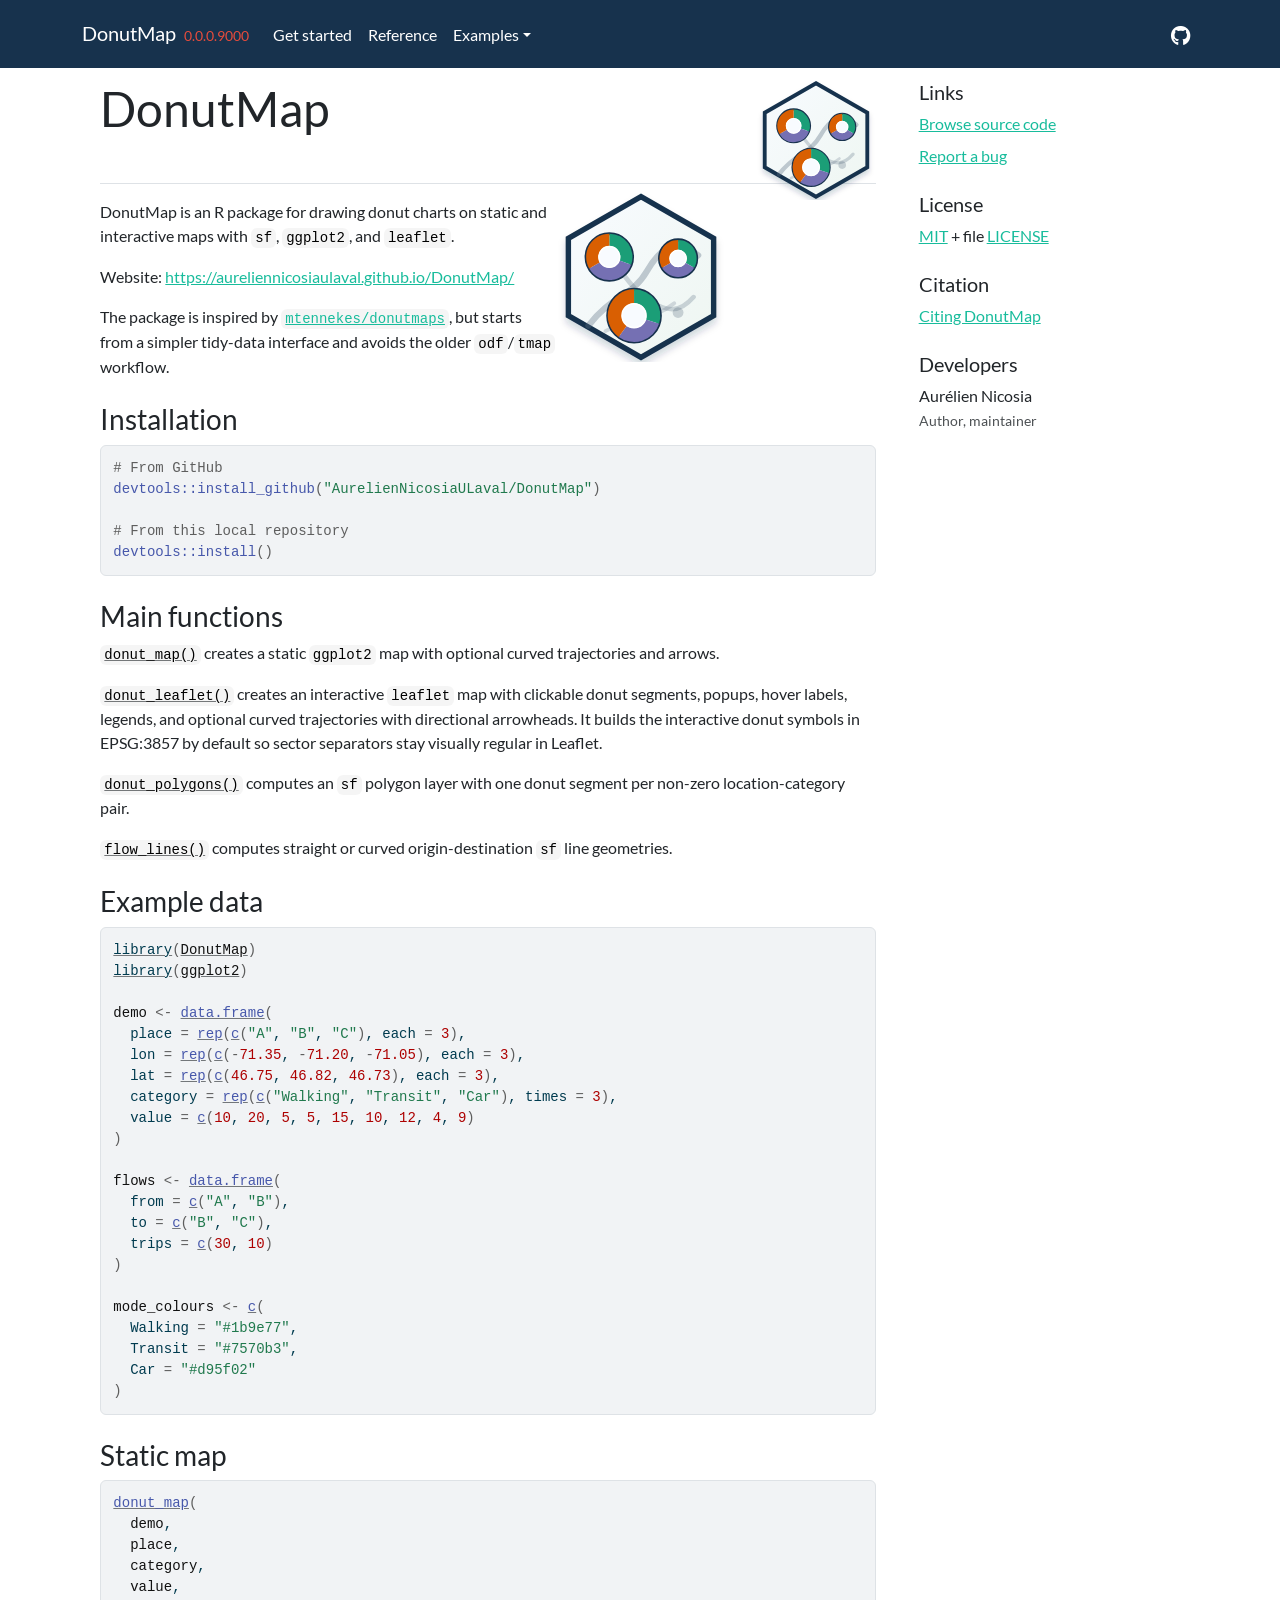
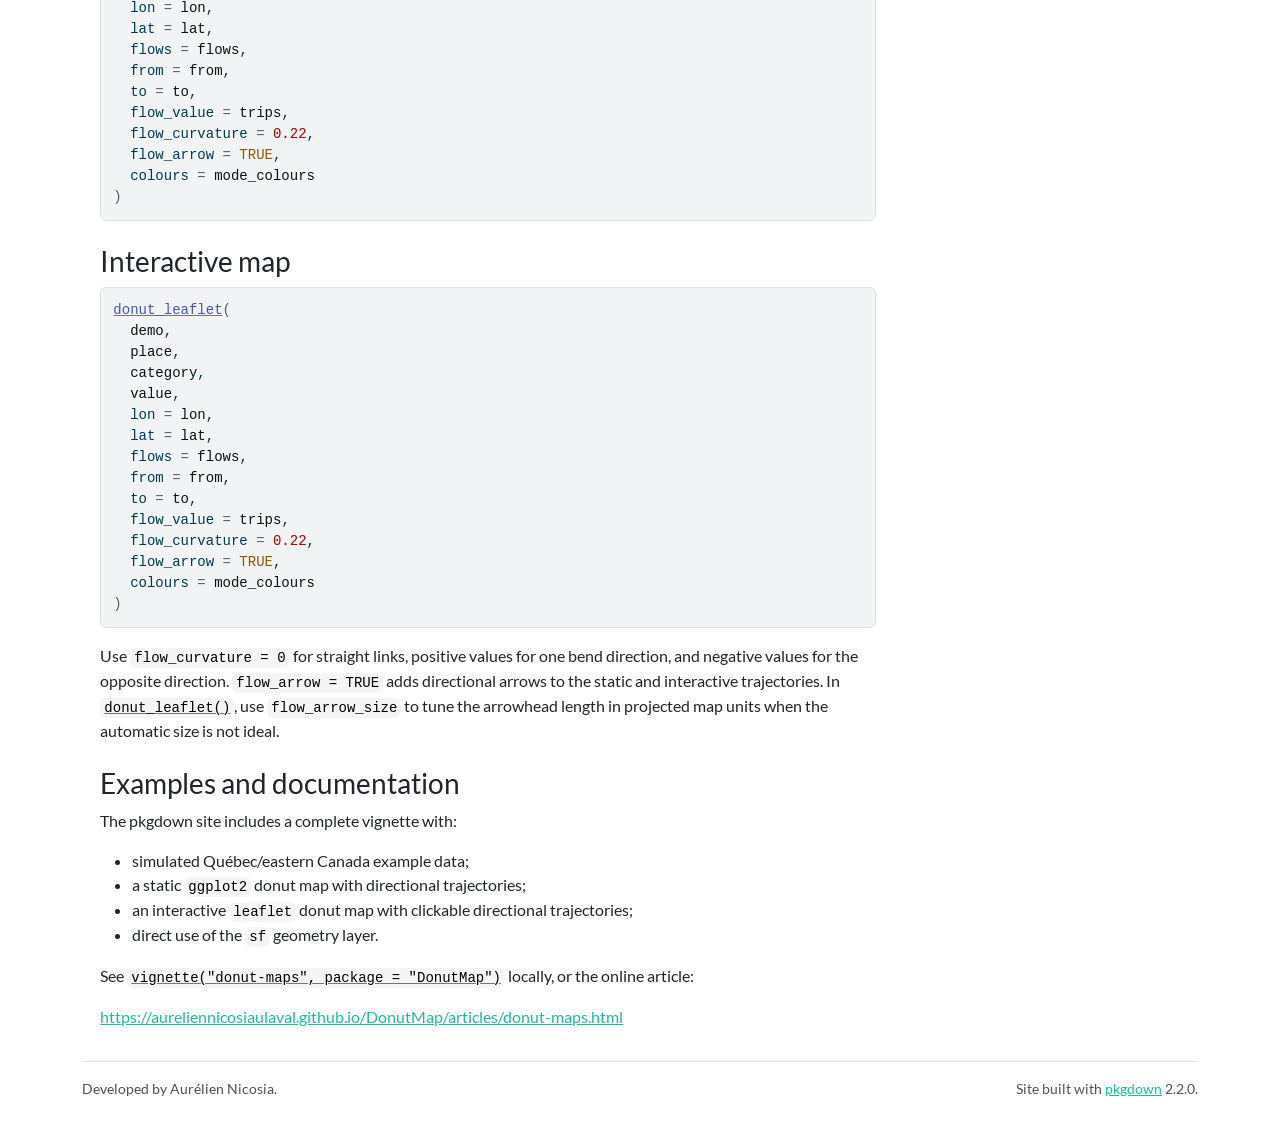
==== commit 0477459f: "Built site for DonutMap@0.0.0.9000: dc1cbb4" ====
--- a/index.html
+++ b/index.html
@@ -12,8 +12,8 @@
 <link rel="icon" sizes="any" href="favicon.ico">
 <link rel="manifest" href="site.webmanifest">
 <script src="deps/jquery-3.6.0/jquery-3.6.0.min.js"></script><meta name="viewport" content="width=device-width, initial-scale=1, shrink-to-fit=no">
-<link href="deps/bootstrap-5.3.1/bootstrap.min.css" rel="stylesheet">
-<script src="deps/bootstrap-5.3.1/bootstrap.bundle.min.js"></script><link href="deps/font-awesome-6.5.2/css/all.min.css" rel="stylesheet">
+<link href="deps/bootstrap-5.3.8/bootstrap.min.css" rel="stylesheet">
+<script src="deps/bootstrap-5.3.8/bootstrap.bundle.min.js"></script><link href="deps/font-awesome-6.5.2/css/all.min.css" rel="stylesheet">
 <link href="deps/font-awesome-6.5.2/css/v4-shims.min.css" rel="stylesheet">
 <script src="deps/headroom-0.11.0/headroom.min.js"></script><script src="deps/headroom-0.11.0/jQuery.headroom.min.js"></script><script src="deps/bootstrap-toc-1.0.1/bootstrap-toc.min.js"></script><script src="deps/clipboard.js-2.0.11/clipboard.min.js"></script><script src="deps/search-1.0.0/autocomplete.jquery.min.js"></script><script src="deps/search-1.0.0/fuse.min.js"></script><script src="deps/search-1.0.0/mark.min.js"></script><!-- pkgdown --><script src="pkgdown.js"></script><meta property="og:title" content="DonutMap">
 <meta name="description" content="Static and interactive donut maps with sf, ggplot2, and leaflet.">
@@ -69,10 +69,10 @@
 </h2>
 <div class="sourceCode" id="cb1"><pre class="downlit sourceCode r">
 <code class="sourceCode R"><span><span class="co"># From GitHub</span></span>
-<span><span class="fu">devtools</span><span class="fu">::</span><span class="fu"><a href="https://remotes.r-lib.org/reference/install_github.html" class="external-link">install_github</a></span><span class="op">(</span><span class="st">"AurelienNicosiaULaval/DonutMap"</span><span class="op">)</span></span>
+<span><span class="fu">devtools</span><span class="fu">::</span><span class="fu">install_github</span><span class="op">(</span><span class="st">"AurelienNicosiaULaval/DonutMap"</span><span class="op">)</span></span>
 <span></span>
 <span><span class="co"># From this local repository</span></span>
-<span><span class="fu">devtools</span><span class="fu">::</span><span class="fu"><a href="https://devtools.r-lib.org/reference/install.html" class="external-link">install</a></span><span class="op">(</span><span class="op">)</span></span></code></pre></div>
+<span><span class="fu">devtools</span><span class="fu">::</span><span class="fu">install</span><span class="op">(</span><span class="op">)</span></span></code></pre></div>
 </div>
 <div class="section level2">
 <h2 id="main-functions">Main functions<a class="anchor" aria-label="anchor" href="#main-functions"></a>
@@ -207,7 +207,7 @@
 </div>
 
 <div class="pkgdown-footer-right">
-  <p>Site built with <a href="https://pkgdown.r-lib.org/" class="external-link">pkgdown</a> 2.1.2.</p>
+  <p>Site built with <a href="https://pkgdown.r-lib.org/" class="external-link">pkgdown</a> 2.2.0.</p>
 </div>
 
     </footer>
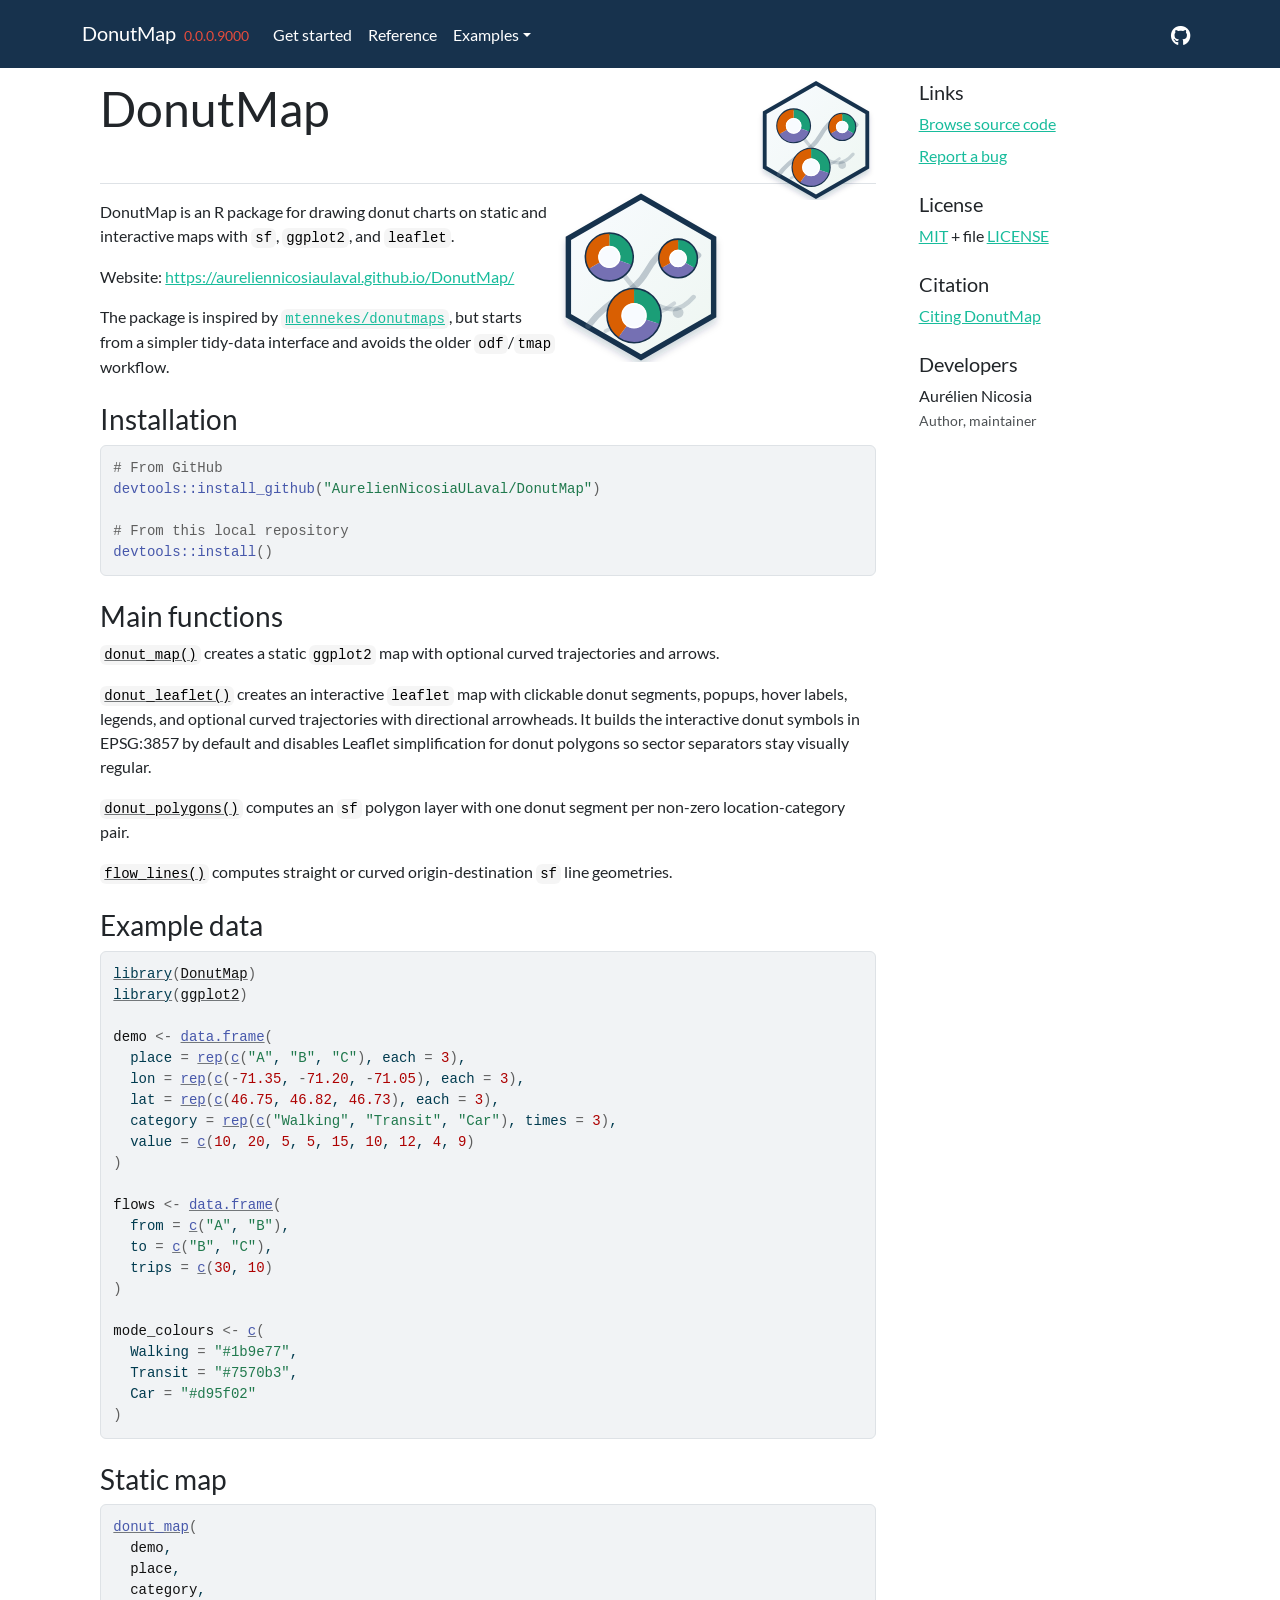
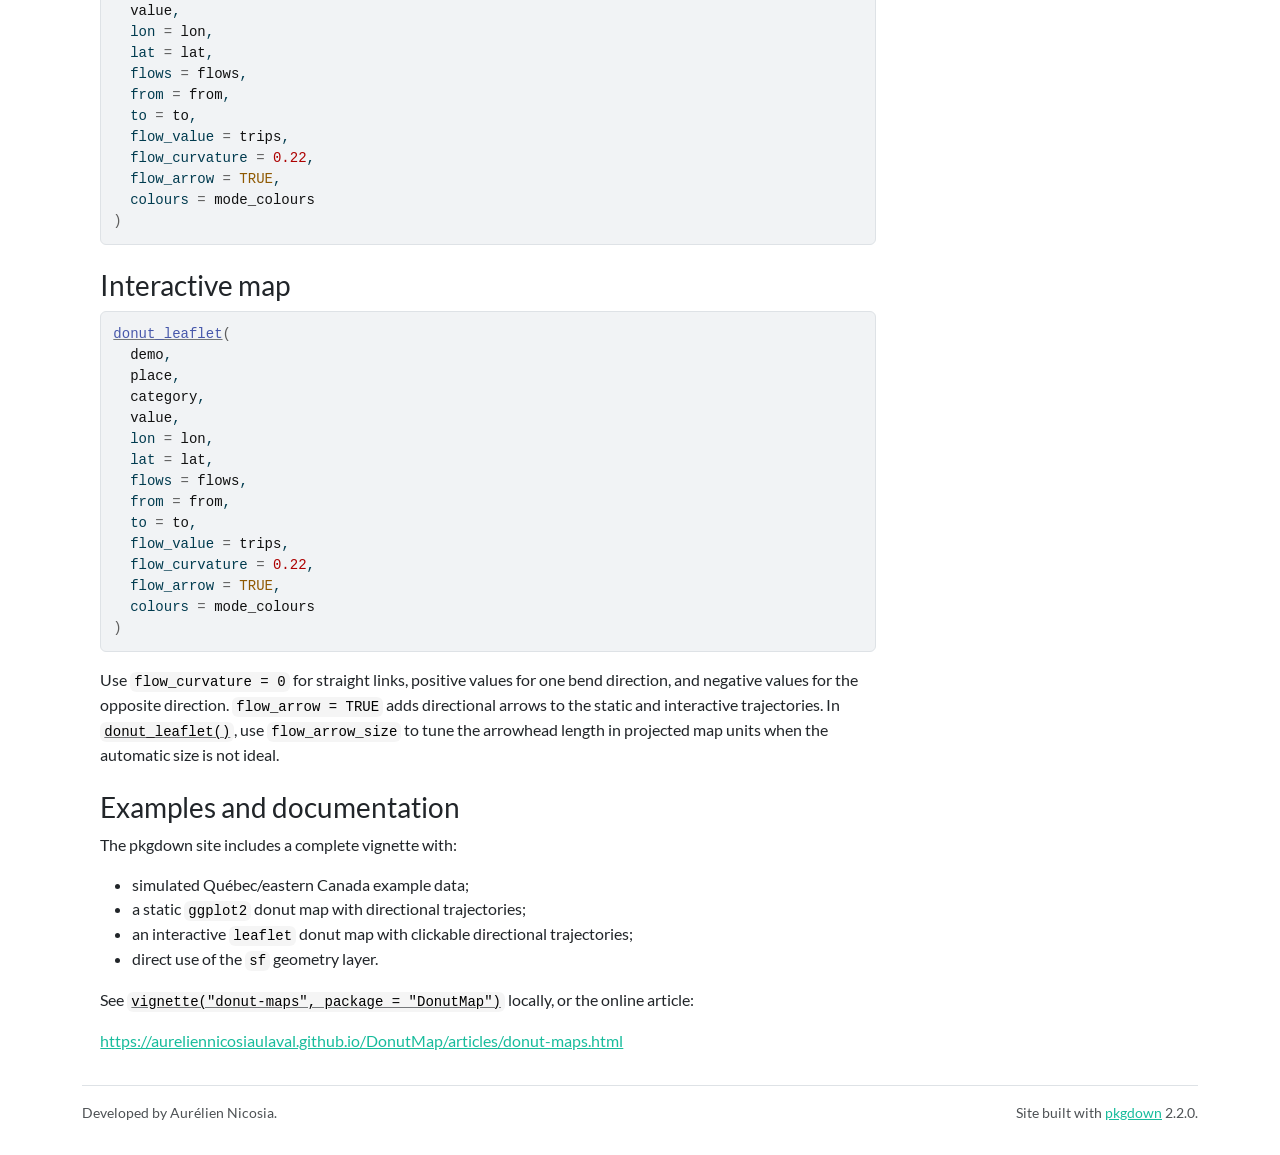
==== commit 0ca0a6aa: "Built site for DonutMap@0.0.0.9000: 0e2a5d4" ====
--- a/index.html
+++ b/index.html
@@ -78,7 +78,7 @@
 <h2 id="main-functions">Main functions<a class="anchor" aria-label="anchor" href="#main-functions"></a>
 </h2>
 <p><code><a href="reference/donut_map.html">donut_map()</a></code> creates a static <code>ggplot2</code> map with optional curved trajectories and arrows.</p>
-<p><code><a href="reference/donut_leaflet.html">donut_leaflet()</a></code> creates an interactive <code>leaflet</code> map with clickable donut segments, popups, hover labels, legends, and optional curved trajectories with directional arrowheads. It builds the interactive donut symbols in EPSG:3857 by default so sector separators stay visually regular in Leaflet.</p>
+<p><code><a href="reference/donut_leaflet.html">donut_leaflet()</a></code> creates an interactive <code>leaflet</code> map with clickable donut segments, popups, hover labels, legends, and optional curved trajectories with directional arrowheads. It builds the interactive donut symbols in EPSG:3857 by default and disables Leaflet simplification for donut polygons so sector separators stay visually regular.</p>
 <p><code><a href="reference/donut_polygons.html">donut_polygons()</a></code> computes an <code>sf</code> polygon layer with one donut segment per non-zero location-category pair.</p>
 <p><code><a href="reference/flow_lines.html">flow_lines()</a></code> computes straight or curved origin-destination <code>sf</code> line geometries.</p>
 </div>
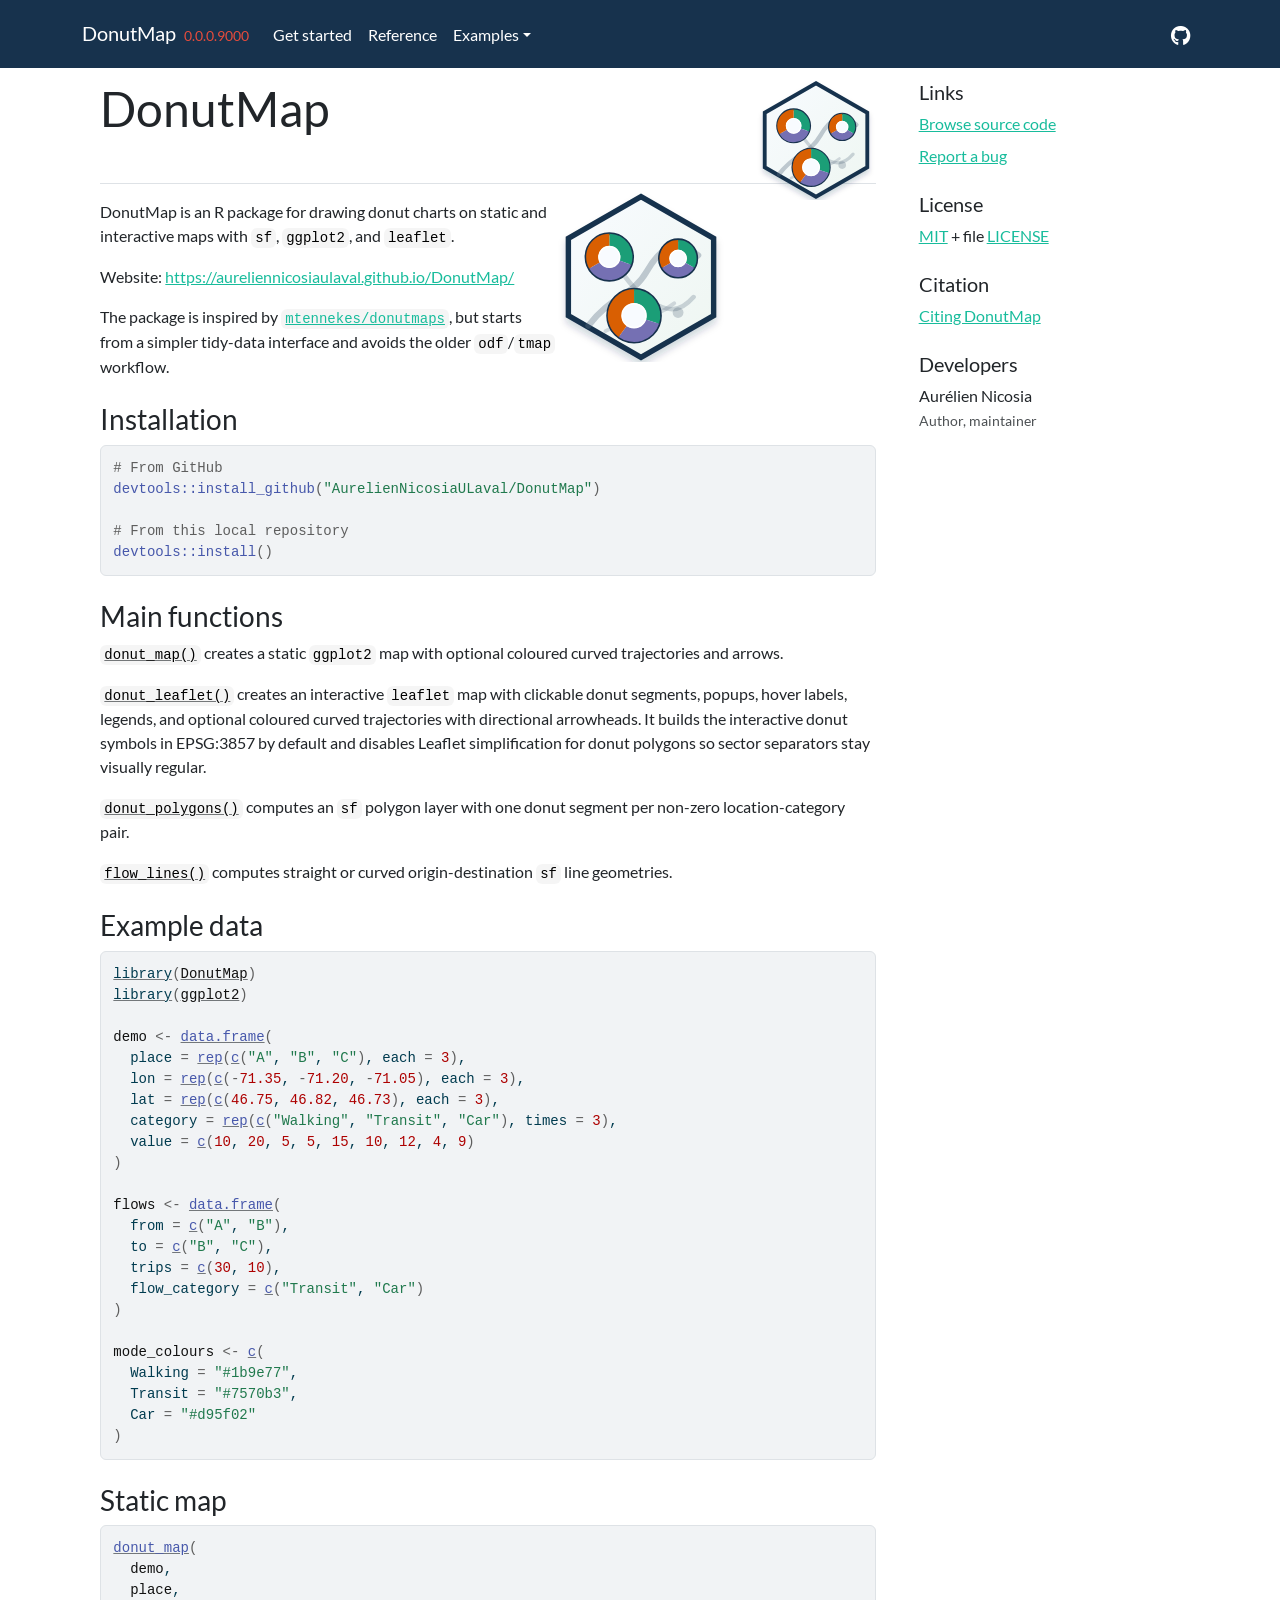
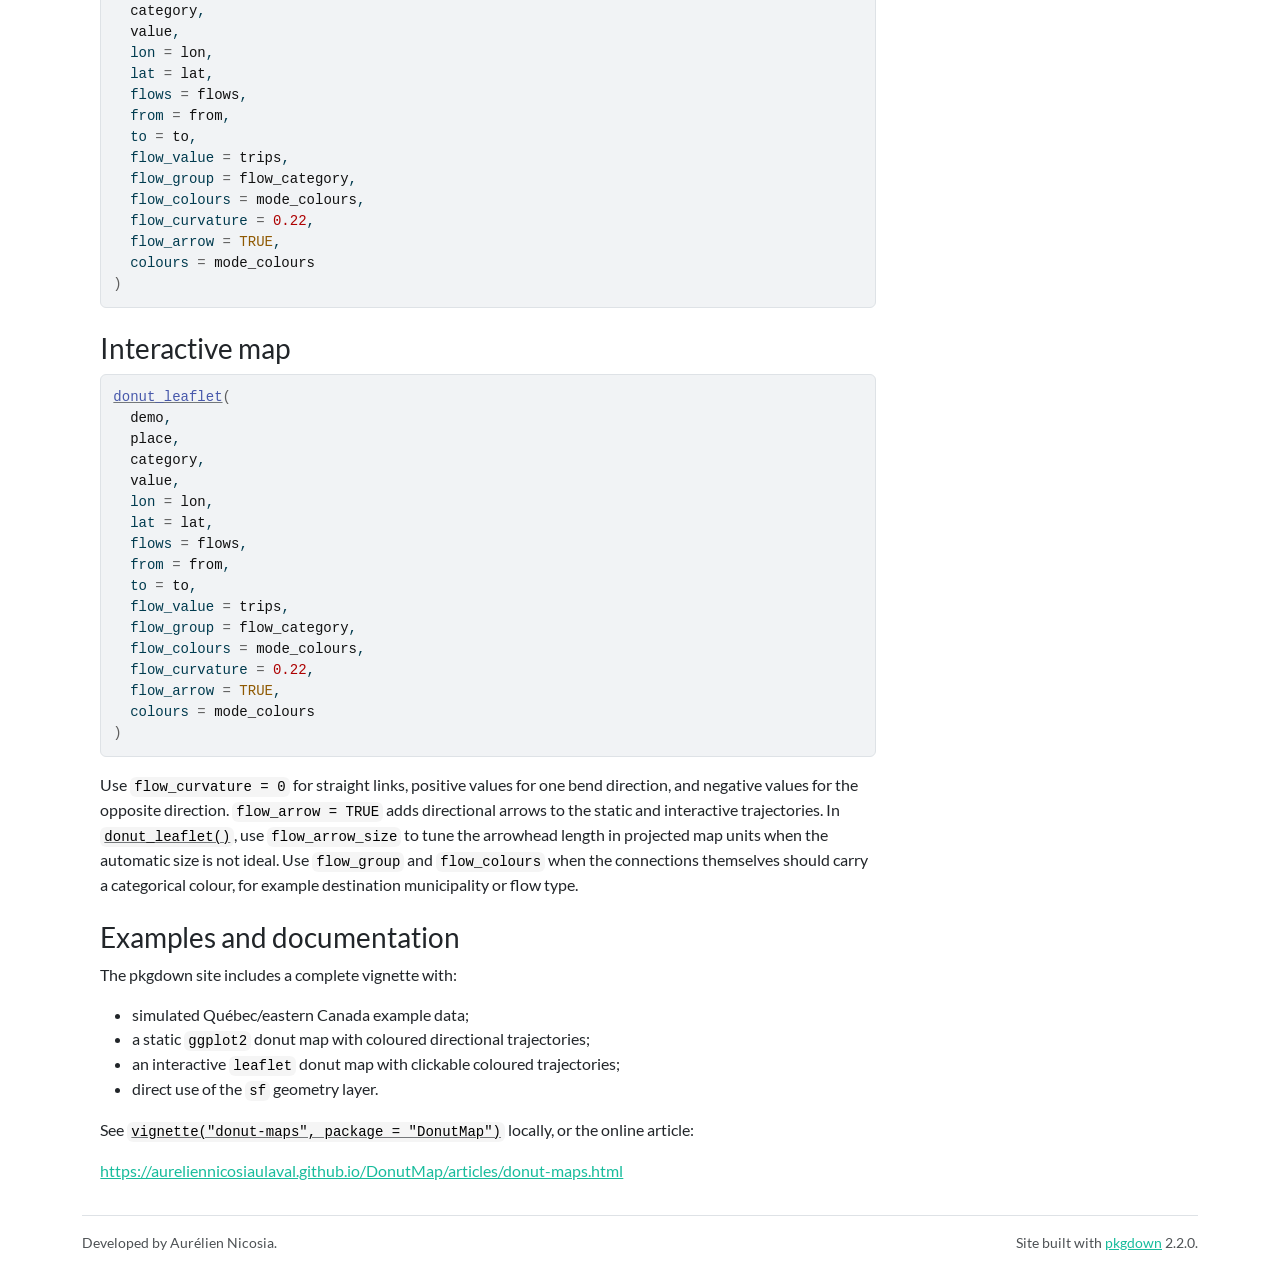
==== commit 50b12ed6: "Built site for DonutMap@0.0.0.9000: 9af1a17" ====
--- a/index.html
+++ b/index.html
@@ -77,8 +77,8 @@
 <div class="section level2">
 <h2 id="main-functions">Main functions<a class="anchor" aria-label="anchor" href="#main-functions"></a>
 </h2>
-<p><code><a href="reference/donut_map.html">donut_map()</a></code> creates a static <code>ggplot2</code> map with optional curved trajectories and arrows.</p>
-<p><code><a href="reference/donut_leaflet.html">donut_leaflet()</a></code> creates an interactive <code>leaflet</code> map with clickable donut segments, popups, hover labels, legends, and optional curved trajectories with directional arrowheads. It builds the interactive donut symbols in EPSG:3857 by default and disables Leaflet simplification for donut polygons so sector separators stay visually regular.</p>
+<p><code><a href="reference/donut_map.html">donut_map()</a></code> creates a static <code>ggplot2</code> map with optional coloured curved trajectories and arrows.</p>
+<p><code><a href="reference/donut_leaflet.html">donut_leaflet()</a></code> creates an interactive <code>leaflet</code> map with clickable donut segments, popups, hover labels, legends, and optional coloured curved trajectories with directional arrowheads. It builds the interactive donut symbols in EPSG:3857 by default and disables Leaflet simplification for donut polygons so sector separators stay visually regular.</p>
 <p><code><a href="reference/donut_polygons.html">donut_polygons()</a></code> computes an <code>sf</code> polygon layer with one donut segment per non-zero location-category pair.</p>
 <p><code><a href="reference/flow_lines.html">flow_lines()</a></code> computes straight or curved origin-destination <code>sf</code> line geometries.</p>
 </div>
@@ -100,7 +100,8 @@
 <span><span class="va">flows</span> <span class="op">&lt;-</span> <span class="fu"><a href="https://rdrr.io/r/base/data.frame.html" class="external-link">data.frame</a></span><span class="op">(</span></span>
 <span>  from <span class="op">=</span> <span class="fu"><a href="https://rdrr.io/r/base/c.html" class="external-link">c</a></span><span class="op">(</span><span class="st">"A"</span>, <span class="st">"B"</span><span class="op">)</span>,</span>
 <span>  to <span class="op">=</span> <span class="fu"><a href="https://rdrr.io/r/base/c.html" class="external-link">c</a></span><span class="op">(</span><span class="st">"B"</span>, <span class="st">"C"</span><span class="op">)</span>,</span>
-<span>  trips <span class="op">=</span> <span class="fu"><a href="https://rdrr.io/r/base/c.html" class="external-link">c</a></span><span class="op">(</span><span class="fl">30</span>, <span class="fl">10</span><span class="op">)</span></span>
+<span>  trips <span class="op">=</span> <span class="fu"><a href="https://rdrr.io/r/base/c.html" class="external-link">c</a></span><span class="op">(</span><span class="fl">30</span>, <span class="fl">10</span><span class="op">)</span>,</span>
+<span>  flow_category <span class="op">=</span> <span class="fu"><a href="https://rdrr.io/r/base/c.html" class="external-link">c</a></span><span class="op">(</span><span class="st">"Transit"</span>, <span class="st">"Car"</span><span class="op">)</span></span>
 <span><span class="op">)</span></span>
 <span></span>
 <span><span class="va">mode_colours</span> <span class="op">&lt;-</span> <span class="fu"><a href="https://rdrr.io/r/base/c.html" class="external-link">c</a></span><span class="op">(</span></span>
@@ -124,6 +125,8 @@
 <span>  from <span class="op">=</span> <span class="va">from</span>,</span>
 <span>  to <span class="op">=</span> <span class="va">to</span>,</span>
 <span>  flow_value <span class="op">=</span> <span class="va">trips</span>,</span>
+<span>  flow_group <span class="op">=</span> <span class="va">flow_category</span>,</span>
+<span>  flow_colours <span class="op">=</span> <span class="va">mode_colours</span>,</span>
 <span>  flow_curvature <span class="op">=</span> <span class="fl">0.22</span>,</span>
 <span>  flow_arrow <span class="op">=</span> <span class="cn">TRUE</span>,</span>
 <span>  colours <span class="op">=</span> <span class="va">mode_colours</span></span>
@@ -144,11 +147,13 @@
 <span>  from <span class="op">=</span> <span class="va">from</span>,</span>
 <span>  to <span class="op">=</span> <span class="va">to</span>,</span>
 <span>  flow_value <span class="op">=</span> <span class="va">trips</span>,</span>
+<span>  flow_group <span class="op">=</span> <span class="va">flow_category</span>,</span>
+<span>  flow_colours <span class="op">=</span> <span class="va">mode_colours</span>,</span>
 <span>  flow_curvature <span class="op">=</span> <span class="fl">0.22</span>,</span>
 <span>  flow_arrow <span class="op">=</span> <span class="cn">TRUE</span>,</span>
 <span>  colours <span class="op">=</span> <span class="va">mode_colours</span></span>
 <span><span class="op">)</span></span></code></pre></div>
-<p>Use <code>flow_curvature = 0</code> for straight links, positive values for one bend direction, and negative values for the opposite direction. <code>flow_arrow = TRUE</code> adds directional arrows to the static and interactive trajectories. In <code><a href="reference/donut_leaflet.html">donut_leaflet()</a></code>, use <code>flow_arrow_size</code> to tune the arrowhead length in projected map units when the automatic size is not ideal.</p>
+<p>Use <code>flow_curvature = 0</code> for straight links, positive values for one bend direction, and negative values for the opposite direction. <code>flow_arrow = TRUE</code> adds directional arrows to the static and interactive trajectories. In <code><a href="reference/donut_leaflet.html">donut_leaflet()</a></code>, use <code>flow_arrow_size</code> to tune the arrowhead length in projected map units when the automatic size is not ideal. Use <code>flow_group</code> and <code>flow_colours</code> when the connections themselves should carry a categorical colour, for example destination municipality or flow type.</p>
 </div>
 <div class="section level2">
 <h2 id="examples-and-documentation">Examples and documentation<a class="anchor" aria-label="anchor" href="#examples-and-documentation"></a>
@@ -156,8 +161,8 @@
 <p>The pkgdown site includes a complete vignette with:</p>
 <ul>
 <li>simulated Québec/eastern Canada example data;</li>
-<li>a static <code>ggplot2</code> donut map with directional trajectories;</li>
-<li>an interactive <code>leaflet</code> donut map with clickable directional trajectories;</li>
+<li>a static <code>ggplot2</code> donut map with coloured directional trajectories;</li>
+<li>an interactive <code>leaflet</code> donut map with clickable coloured trajectories;</li>
 <li>direct use of the <code>sf</code> geometry layer.</li>
 </ul>
 <p>See <code><a href="articles/donut-maps.html">vignette("donut-maps", package = "DonutMap")</a></code> locally, or the online article:</p>
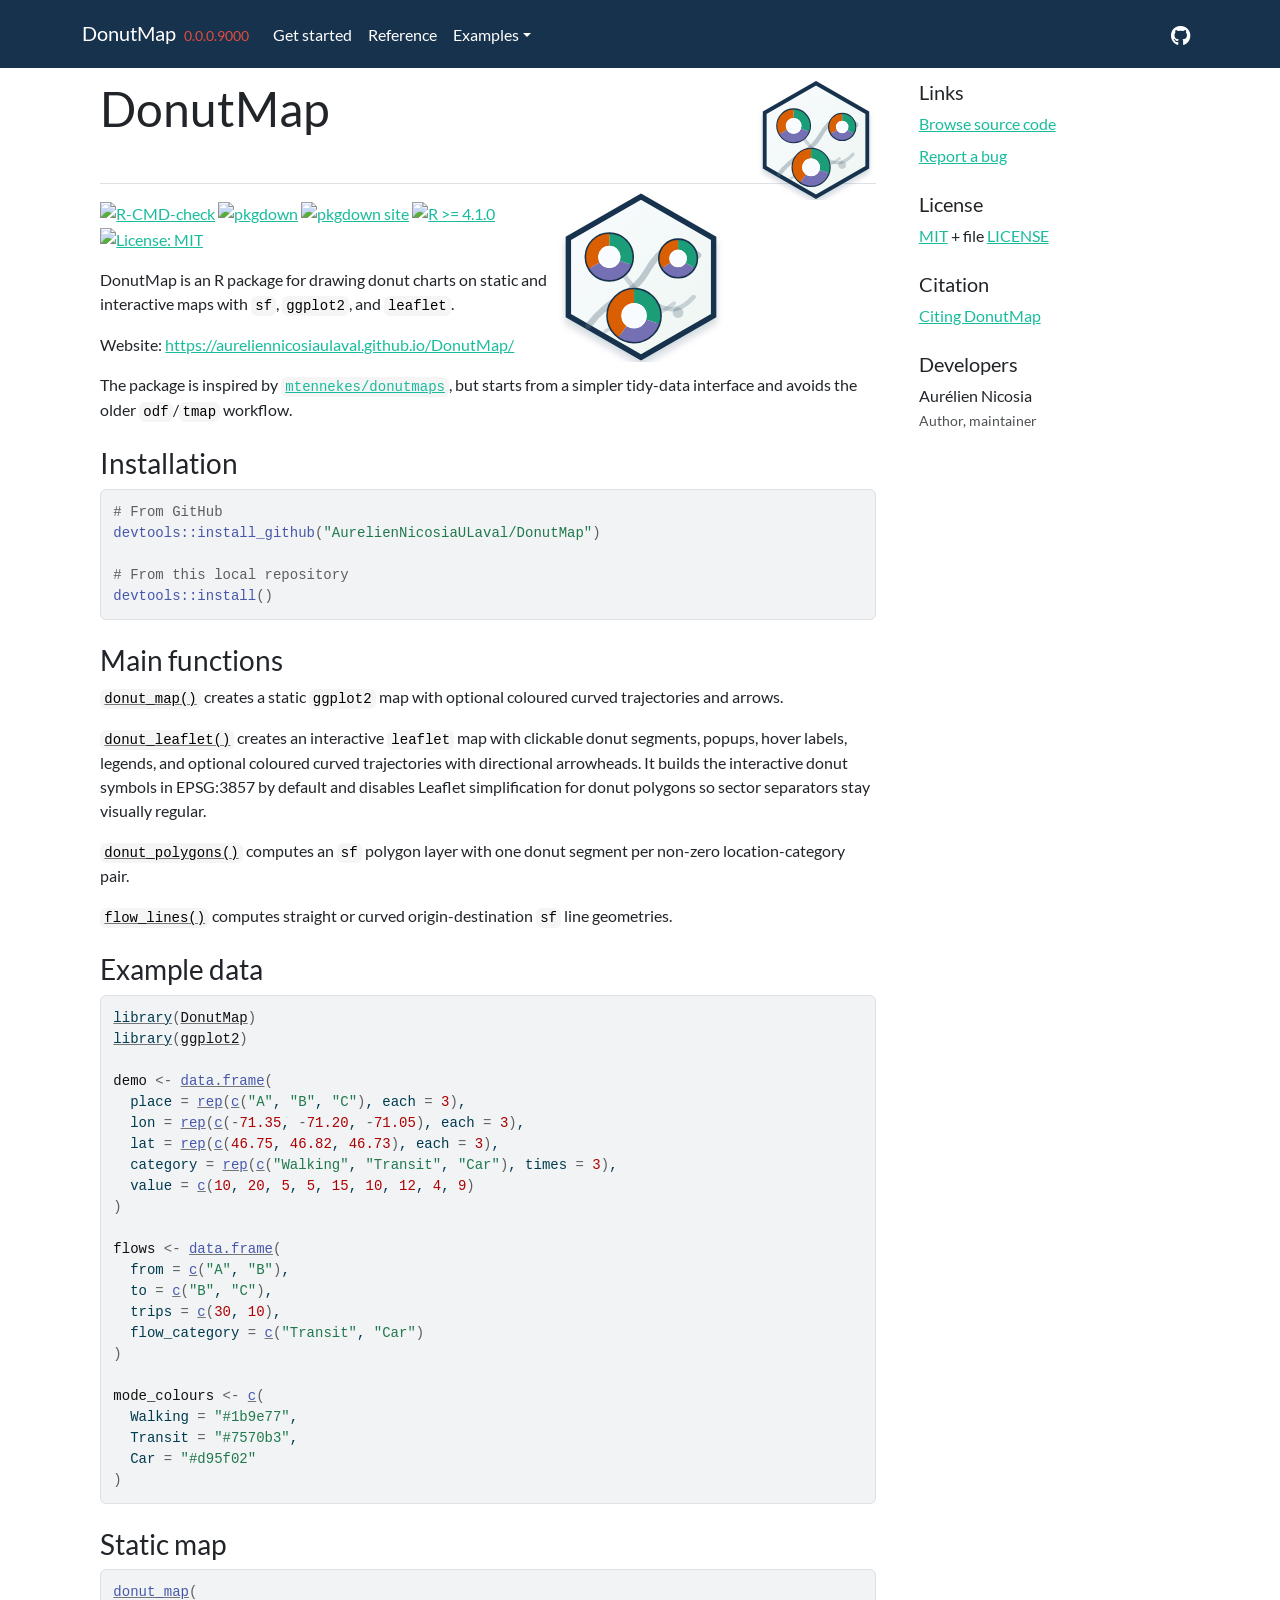
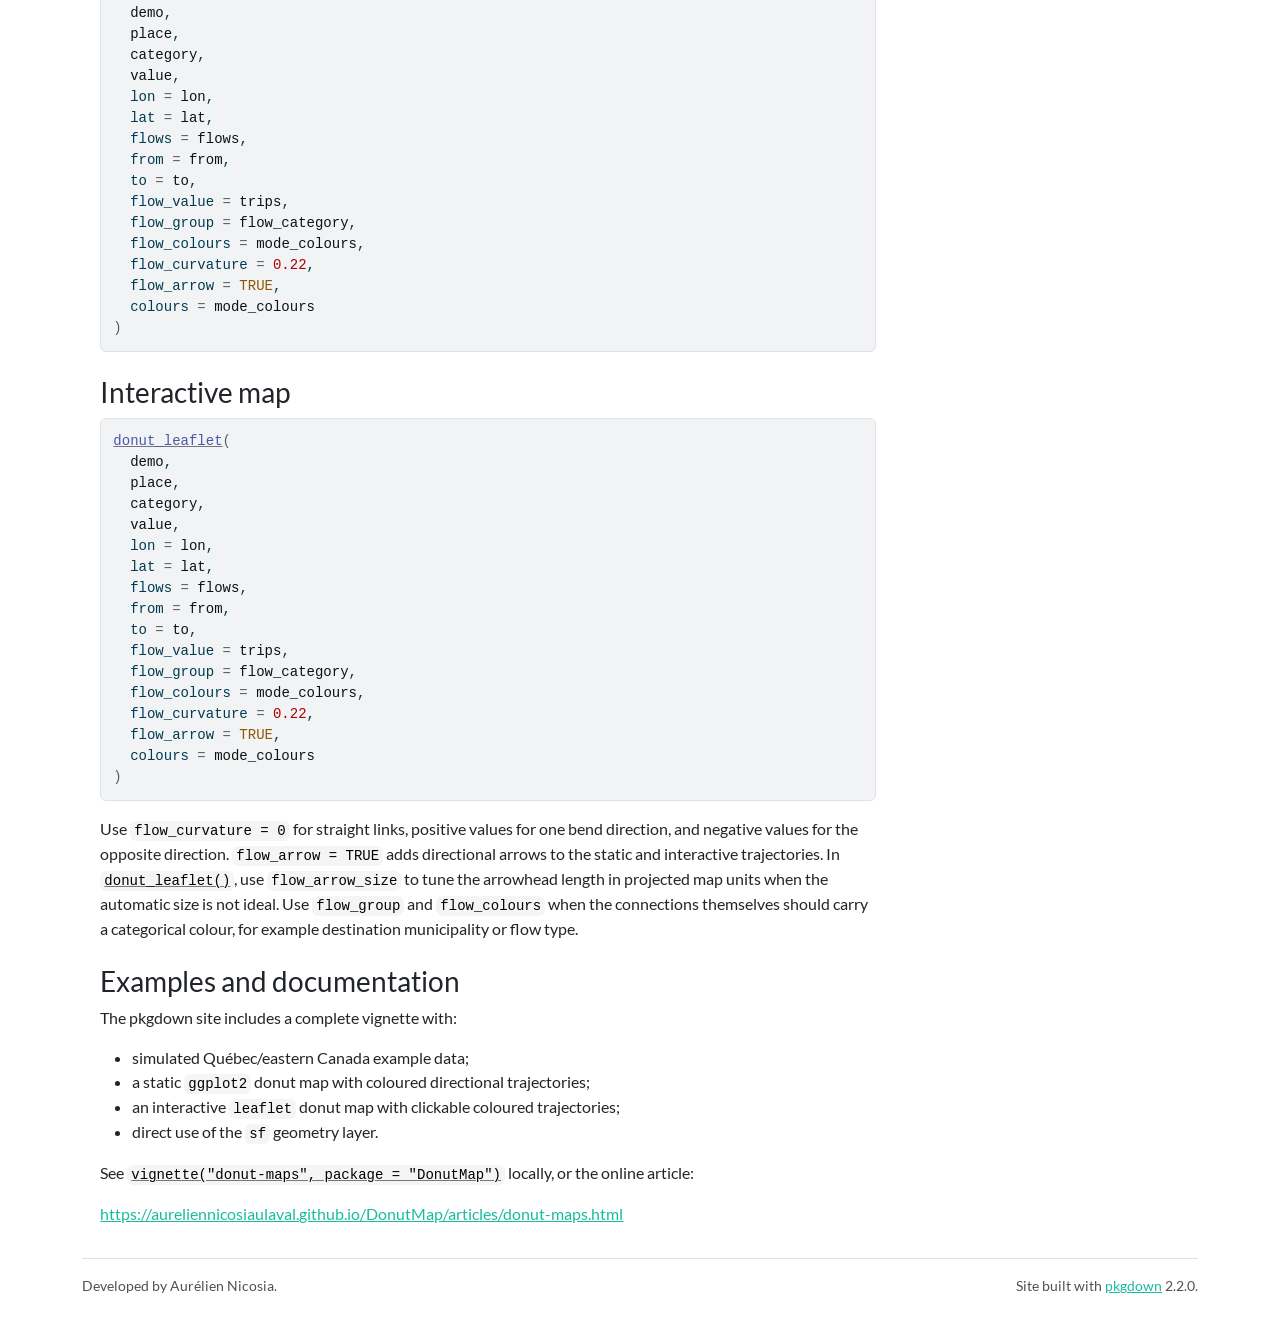
==== commit aee71e58: "Built site for DonutMap@0.0.0.9000: 9bcfa6d" ====
--- a/index.html
+++ b/index.html
@@ -61,6 +61,7 @@
 </h1>
 </div>
 <p><img src="reference/figures/logo.svg" align="right" width="170" alt="DonutMap hex logo"></p>
+<p><a href="https://github.com/AurelienNicosiaULaval/DonutMap/actions/workflows/R-CMD-check.yaml" class="external-link"><img src="https://github.com/AurelienNicosiaULaval/DonutMap/actions/workflows/R-CMD-check.yaml/badge.svg" alt="R-CMD-check"></a> <a href="https://github.com/AurelienNicosiaULaval/DonutMap/actions/workflows/pkgdown.yaml" class="external-link"><img src="https://github.com/AurelienNicosiaULaval/DonutMap/actions/workflows/pkgdown.yaml/badge.svg" alt="pkgdown"></a> <a href="https://aureliennicosiaulaval.github.io/DonutMap/"><img src="https://img.shields.io/badge/pkgdown-site-2ea44f.svg" alt="pkgdown site"></a> <a href="DESCRIPTION"><img src="https://img.shields.io/badge/R-%3E%3D%204.1.0-blue.svg" alt="R &gt;= 4.1.0"></a> <a href="LICENSE"><img src="https://img.shields.io/badge/license-MIT-yellow.svg" alt="License: MIT"></a></p>
 <p>DonutMap is an R package for drawing donut charts on static and interactive maps with <code>sf</code>, <code>ggplot2</code>, and <code>leaflet</code>.</p>
 <p>Website: <a href="https://aureliennicosiaulaval.github.io/DonutMap/" class="uri">https://aureliennicosiaulaval.github.io/DonutMap/</a></p>
 <p>The package is inspired by <a href="https://github.com/mtennekes/donutmaps" class="external-link"><code>mtennekes/donutmaps</code></a>, but starts from a simpler tidy-data interface and avoids the older <code>odf</code>/<code>tmap</code> workflow.</p>
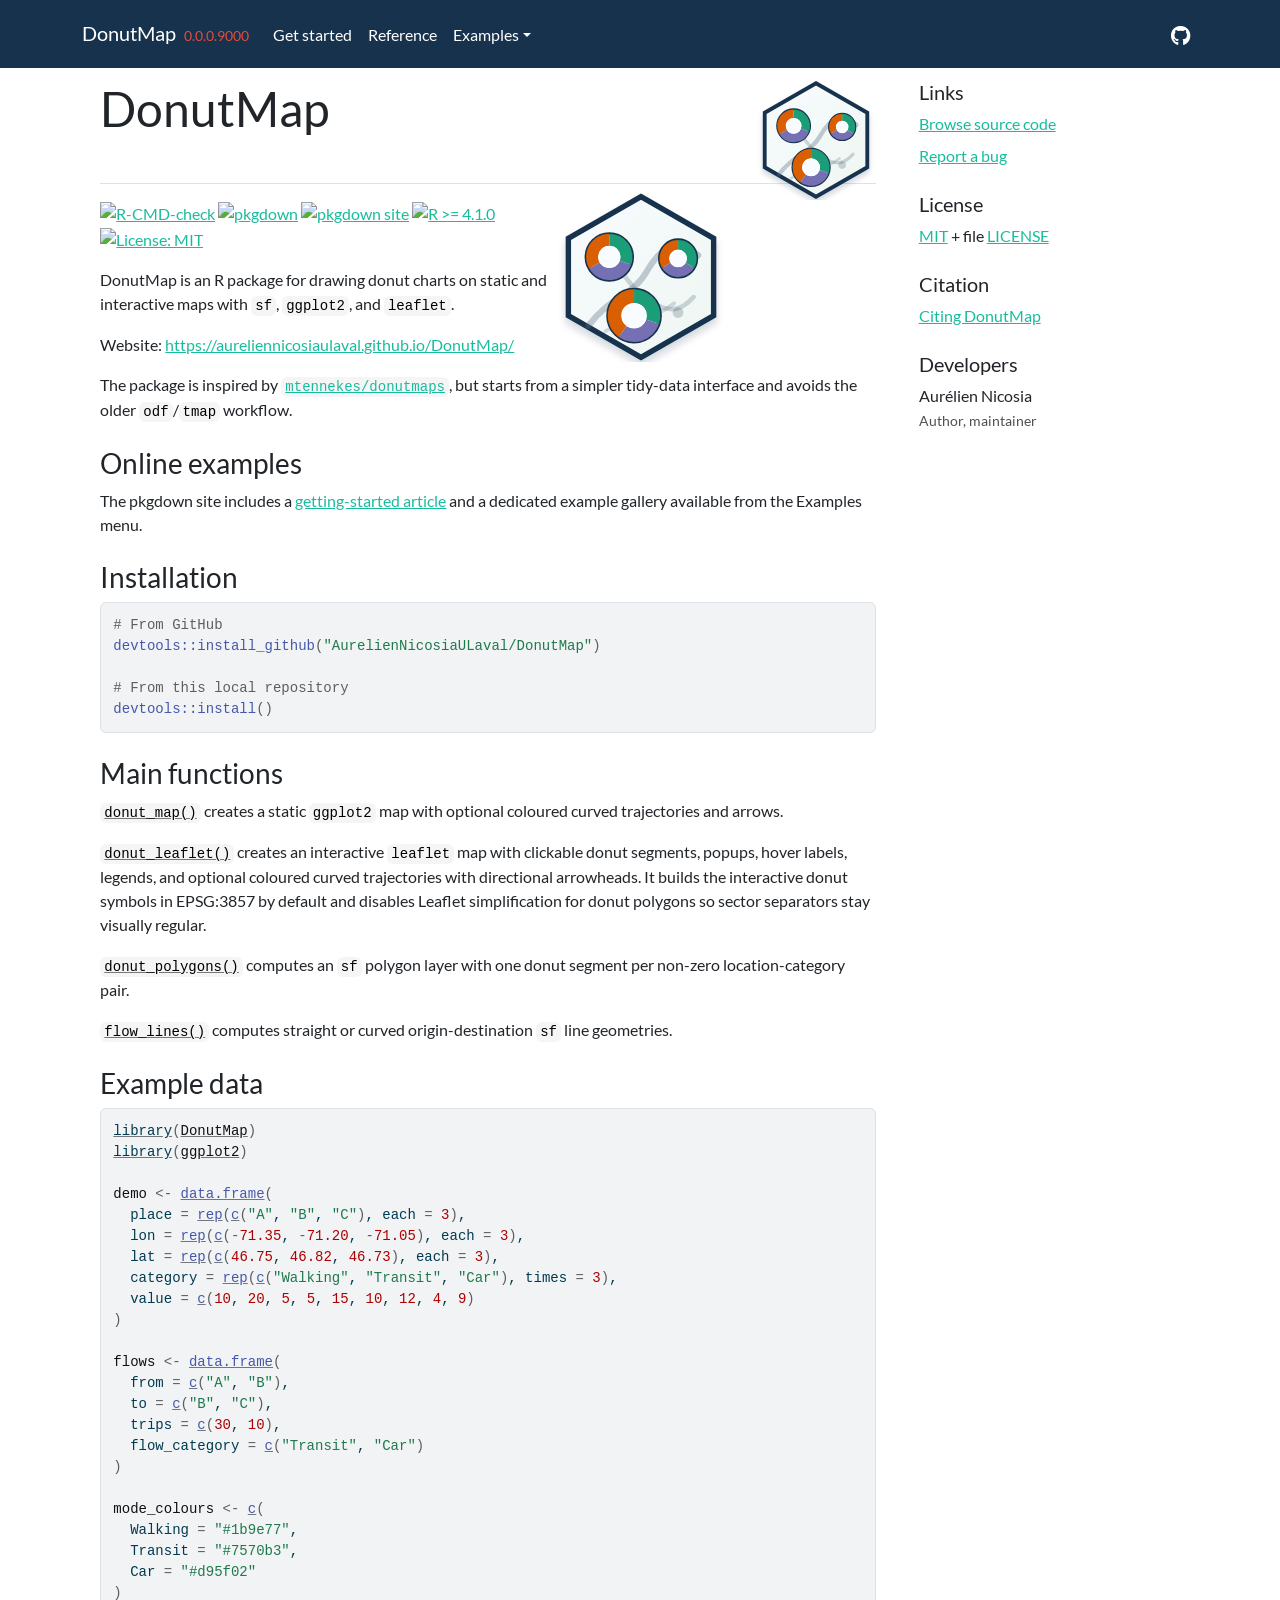
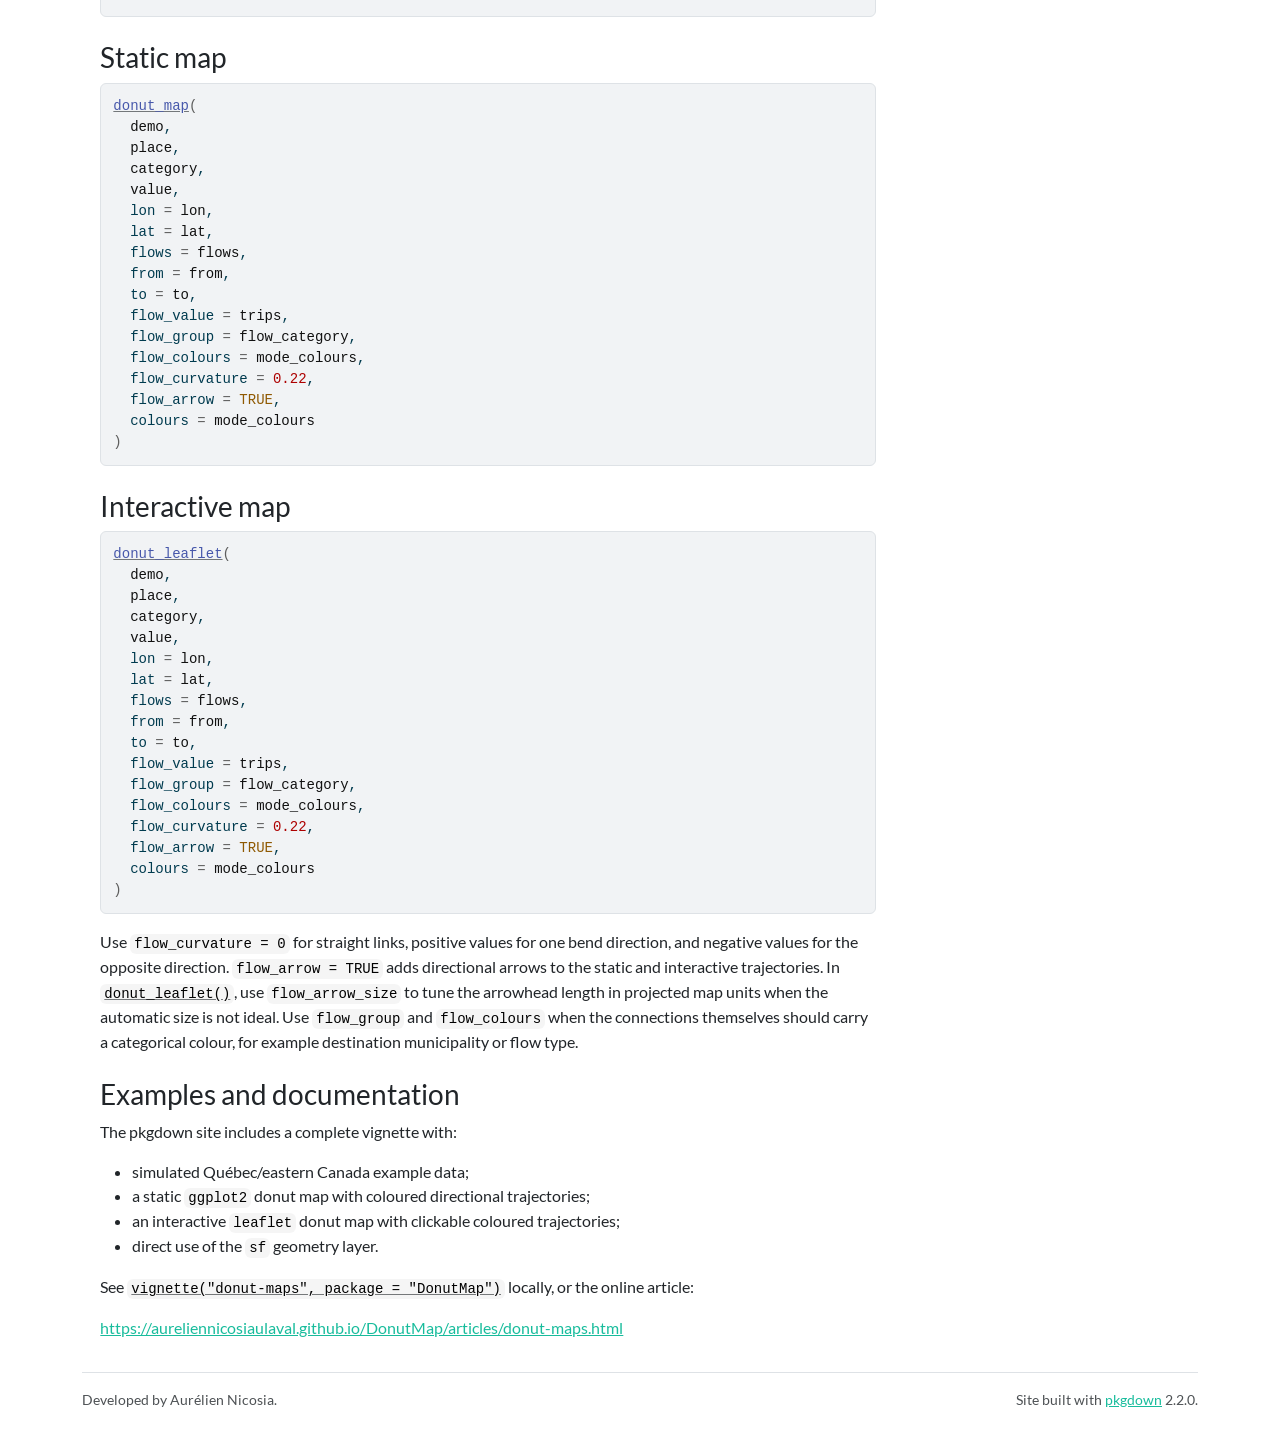
==== commit ac81a591: "Built site for DonutMap@0.0.0.9000: b8386ee" ====
--- a/index.html
+++ b/index.html
@@ -43,6 +43,7 @@
   <button class="nav-link dropdown-toggle" type="button" id="dropdown-examples" data-bs-toggle="dropdown" aria-expanded="false" aria-haspopup="true">Examples</button>
   <ul class="dropdown-menu" aria-labelledby="dropdown-examples">
 <li><a class="dropdown-item" href="articles/donut-maps.html">Donut maps with DonutMap</a></li>
+    <li><a class="dropdown-item" href="articles/example-gallery.html">Example gallery</a></li>
   </ul>
 </li>
       </ul>
@@ -65,6 +66,11 @@
 <p>DonutMap is an R package for drawing donut charts on static and interactive maps with <code>sf</code>, <code>ggplot2</code>, and <code>leaflet</code>.</p>
 <p>Website: <a href="https://aureliennicosiaulaval.github.io/DonutMap/" class="uri">https://aureliennicosiaulaval.github.io/DonutMap/</a></p>
 <p>The package is inspired by <a href="https://github.com/mtennekes/donutmaps" class="external-link"><code>mtennekes/donutmaps</code></a>, but starts from a simpler tidy-data interface and avoids the older <code>odf</code>/<code>tmap</code> workflow.</p>
+<div class="section level2">
+<h2 id="online-examples">Online examples<a class="anchor" aria-label="anchor" href="#online-examples"></a>
+</h2>
+<p>The pkgdown site includes a <a href="https://aureliennicosiaulaval.github.io/DonutMap/articles/donut-maps.html">getting-started article</a> and a dedicated example gallery available from the Examples menu.</p>
+</div>
 <div class="section level2">
 <h2 id="installation">Installation<a class="anchor" aria-label="anchor" href="#installation"></a>
 </h2>
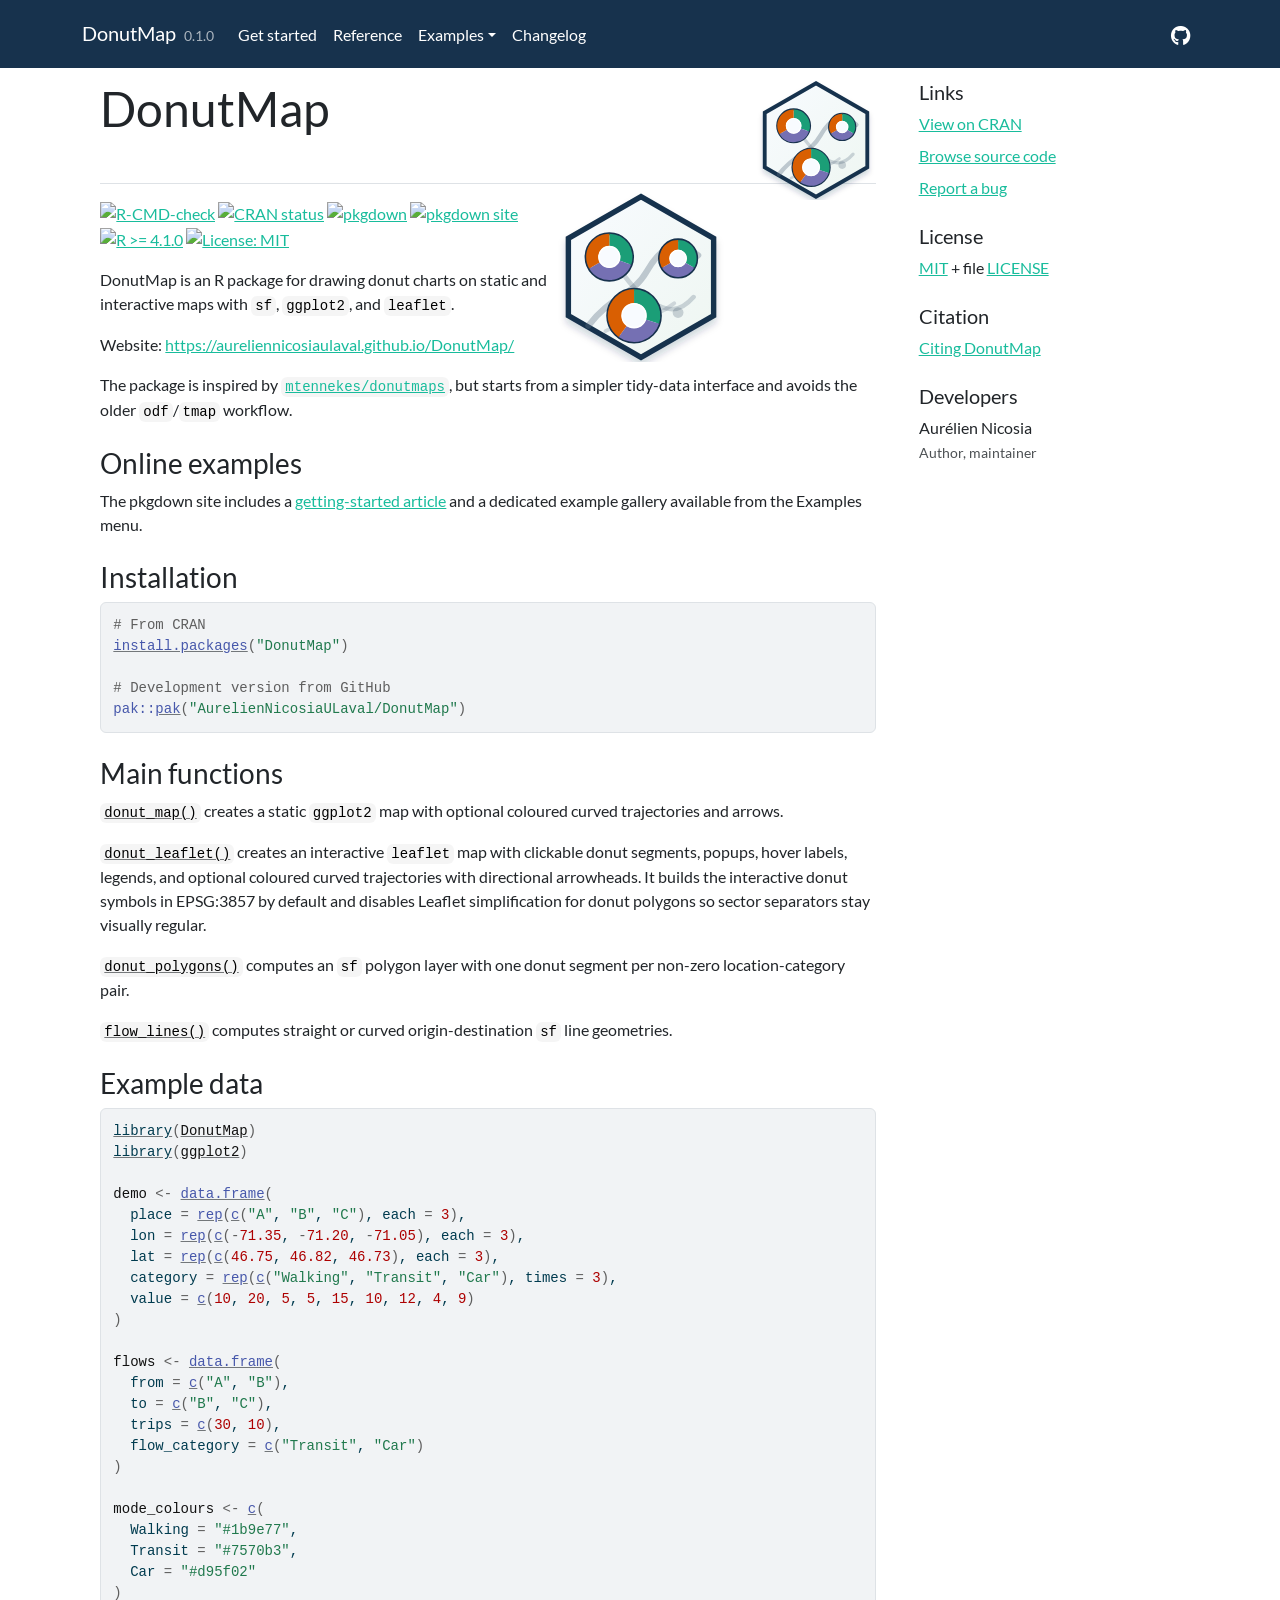
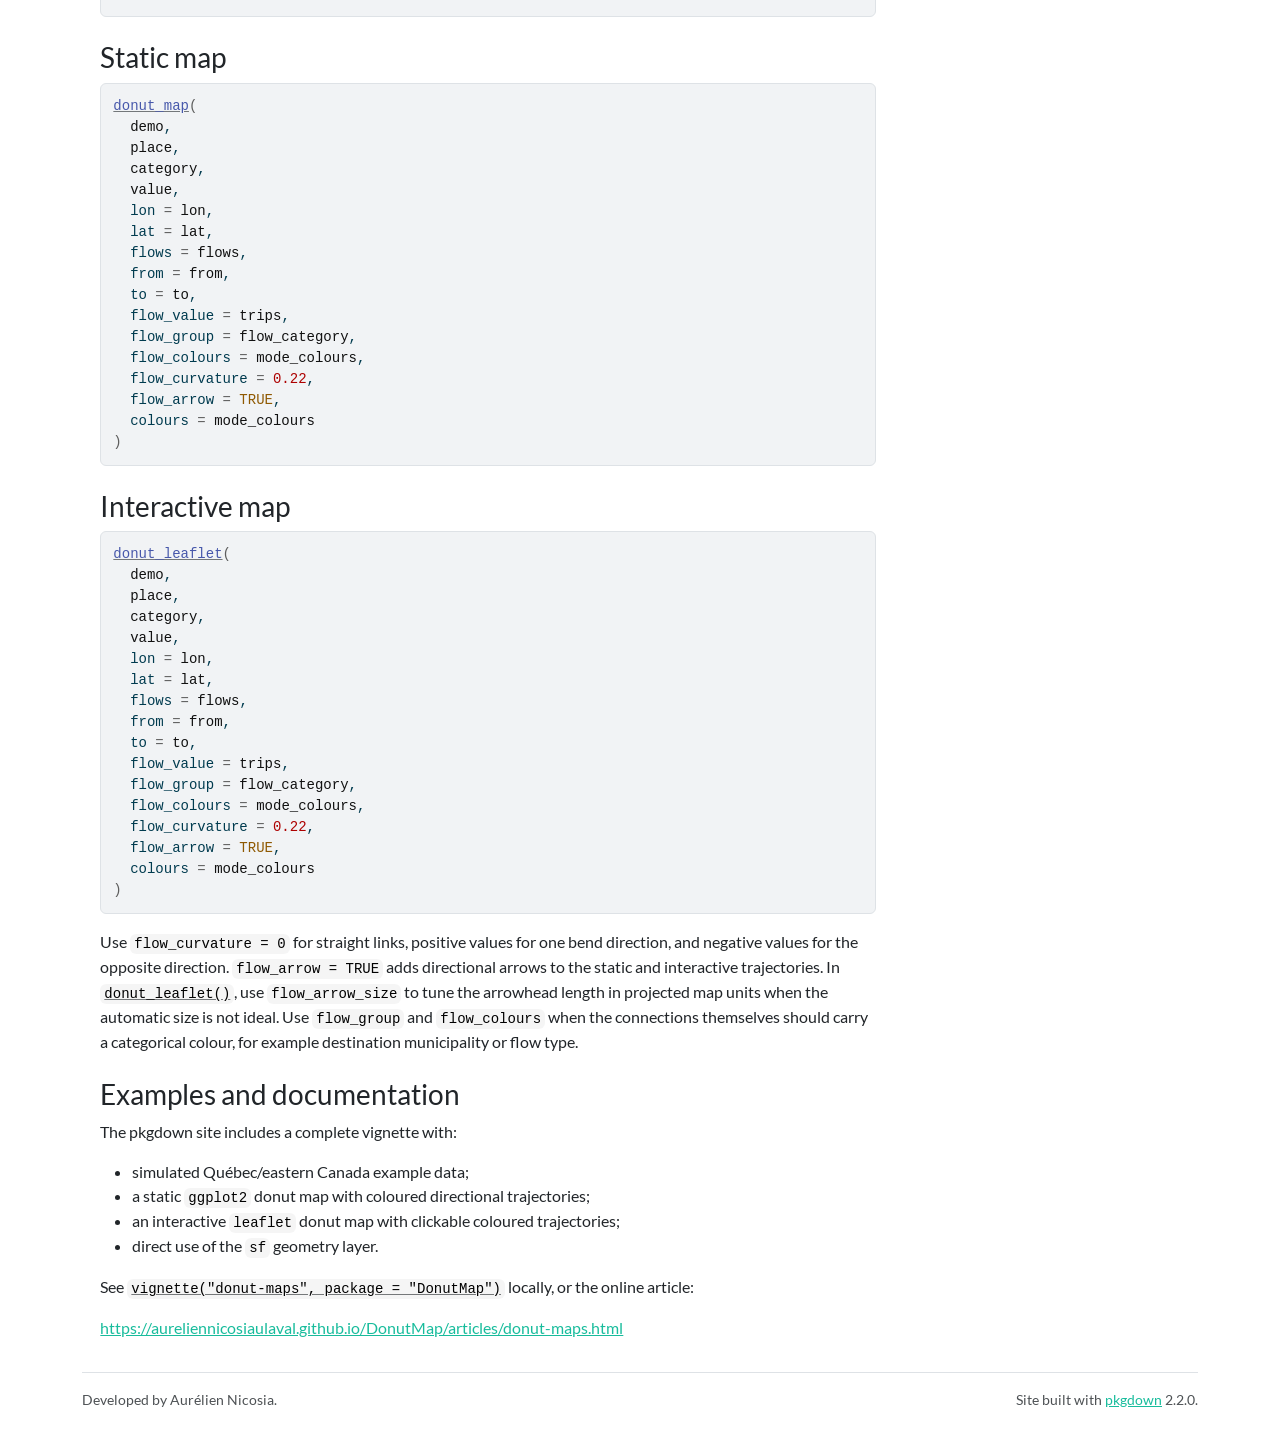
==== commit a3cec506: "Built site for DonutMap@0.1.0: e99f6d0" ====
--- a/index.html
+++ b/index.html
@@ -1,5 +1,5 @@
 <!DOCTYPE html>
-<!-- Generated by pkgdown: do not edit by hand --><html lang="en">
+<!-- Generated by pkgdown: do not edit by hand --><html lang="en-US">
 <head>
 <meta http-equiv="Content-Type" content="text/html; charset=UTF-8">
 <meta charset="utf-8">
@@ -28,7 +28,7 @@
 
     <a class="navbar-brand me-2" href="index.html">DonutMap</a>
 
-    <small class="nav-text text-danger me-auto" data-bs-toggle="tooltip" data-bs-placement="bottom" title="Unreleased version">0.0.0.9000</small>
+    <small class="nav-text text-muted me-auto" data-bs-toggle="tooltip" data-bs-placement="bottom" title="Released version">0.1.0</small>
 
 
     <button class="navbar-toggler" type="button" data-bs-toggle="collapse" data-bs-target="#navbar" aria-controls="navbar" aria-expanded="false" aria-label="Toggle navigation">
@@ -46,6 +46,7 @@
     <li><a class="dropdown-item" href="articles/example-gallery.html">Example gallery</a></li>
   </ul>
 </li>
+<li class="nav-item"><a class="nav-link" href="news/index.html">Changelog</a></li>
       </ul>
 <ul class="navbar-nav">
 <li class="nav-item"><a class="external-link nav-link" href="https://github.com/AurelienNicosiaULaval/DonutMap/" aria-label="GitHub"><span class="fa fab fa-github fa-lg"></span></a></li>
@@ -62,7 +63,7 @@
 </h1>
 </div>
 <p><img src="reference/figures/logo.svg" align="right" width="170" alt="DonutMap hex logo"></p>
-<p><a href="https://github.com/AurelienNicosiaULaval/DonutMap/actions/workflows/R-CMD-check.yaml" class="external-link"><img src="https://github.com/AurelienNicosiaULaval/DonutMap/actions/workflows/R-CMD-check.yaml/badge.svg" alt="R-CMD-check"></a> <a href="https://github.com/AurelienNicosiaULaval/DonutMap/actions/workflows/pkgdown.yaml" class="external-link"><img src="https://github.com/AurelienNicosiaULaval/DonutMap/actions/workflows/pkgdown.yaml/badge.svg" alt="pkgdown"></a> <a href="https://aureliennicosiaulaval.github.io/DonutMap/"><img src="https://img.shields.io/badge/pkgdown-site-2ea44f.svg" alt="pkgdown site"></a> <a href="DESCRIPTION"><img src="https://img.shields.io/badge/R-%3E%3D%204.1.0-blue.svg" alt="R &gt;= 4.1.0"></a> <a href="LICENSE"><img src="https://img.shields.io/badge/license-MIT-yellow.svg" alt="License: MIT"></a></p>
+<p><a href="https://github.com/AurelienNicosiaULaval/DonutMap/actions/workflows/R-CMD-check.yaml" class="external-link"><img src="https://github.com/AurelienNicosiaULaval/DonutMap/actions/workflows/R-CMD-check.yaml/badge.svg" alt="R-CMD-check"></a> <a href="https://CRAN.R-project.org/package=DonutMap" class="external-link"><img src="https://www.r-pkg.org/badges/version/DonutMap" alt="CRAN status"></a> <a href="https://github.com/AurelienNicosiaULaval/DonutMap/actions/workflows/pkgdown.yaml" class="external-link"><img src="https://github.com/AurelienNicosiaULaval/DonutMap/actions/workflows/pkgdown.yaml/badge.svg" alt="pkgdown"></a> <a href="https://aureliennicosiaulaval.github.io/DonutMap/"><img src="https://img.shields.io/badge/pkgdown-site-2ea44f.svg" alt="pkgdown site"></a> <a href="DESCRIPTION"><img src="https://img.shields.io/badge/R-%3E%3D%204.1.0-blue.svg" alt="R &gt;= 4.1.0"></a> <a href="LICENSE"><img src="https://img.shields.io/badge/license-MIT-yellow.svg" alt="License: MIT"></a></p>
 <p>DonutMap is an R package for drawing donut charts on static and interactive maps with <code>sf</code>, <code>ggplot2</code>, and <code>leaflet</code>.</p>
 <p>Website: <a href="https://aureliennicosiaulaval.github.io/DonutMap/" class="uri">https://aureliennicosiaulaval.github.io/DonutMap/</a></p>
 <p>The package is inspired by <a href="https://github.com/mtennekes/donutmaps" class="external-link"><code>mtennekes/donutmaps</code></a>, but starts from a simpler tidy-data interface and avoids the older <code>odf</code>/<code>tmap</code> workflow.</p>
@@ -75,11 +76,11 @@
 <h2 id="installation">Installation<a class="anchor" aria-label="anchor" href="#installation"></a>
 </h2>
 <div class="sourceCode" id="cb1"><pre class="downlit sourceCode r">
-<code class="sourceCode R"><span><span class="co"># From GitHub</span></span>
-<span><span class="fu">devtools</span><span class="fu">::</span><span class="fu">install_github</span><span class="op">(</span><span class="st">"AurelienNicosiaULaval/DonutMap"</span><span class="op">)</span></span>
-<span></span>
-<span><span class="co"># From this local repository</span></span>
-<span><span class="fu">devtools</span><span class="fu">::</span><span class="fu">install</span><span class="op">(</span><span class="op">)</span></span></code></pre></div>
+<code class="sourceCode R"><span><span class="co"># From CRAN</span></span>
+<span><span class="fu"><a href="https://rdrr.io/r/utils/install.packages.html" class="external-link">install.packages</a></span><span class="op">(</span><span class="st">"DonutMap"</span><span class="op">)</span></span>
+<span></span>
+<span><span class="co"># Development version from GitHub</span></span>
+<span><span class="fu">pak</span><span class="fu">::</span><span class="fu"><a href="https://pak.r-lib.org/reference/pak.html" class="external-link">pak</a></span><span class="op">(</span><span class="st">"AurelienNicosiaULaval/DonutMap"</span><span class="op">)</span></span></code></pre></div>
 </div>
 <div class="section level2">
 <h2 id="main-functions">Main functions<a class="anchor" aria-label="anchor" href="#main-functions"></a>
@@ -179,6 +180,7 @@
   </main><aside class="col-md-3"><div class="links">
 <h2 data-toc-skip>Links</h2>
 <ul class="list-unstyled">
+<li><a href="https://cloud.r-project.org/package=DonutMap" class="external-link">View on CRAN</a></li>
 <li><a href="https://github.com/AurelienNicosiaULaval/DonutMap/" class="external-link">Browse source code</a></li>
 <li><a href="https://github.com/AurelienNicosiaULaval/DonutMap/issues" class="external-link">Report a bug</a></li>
 </ul>
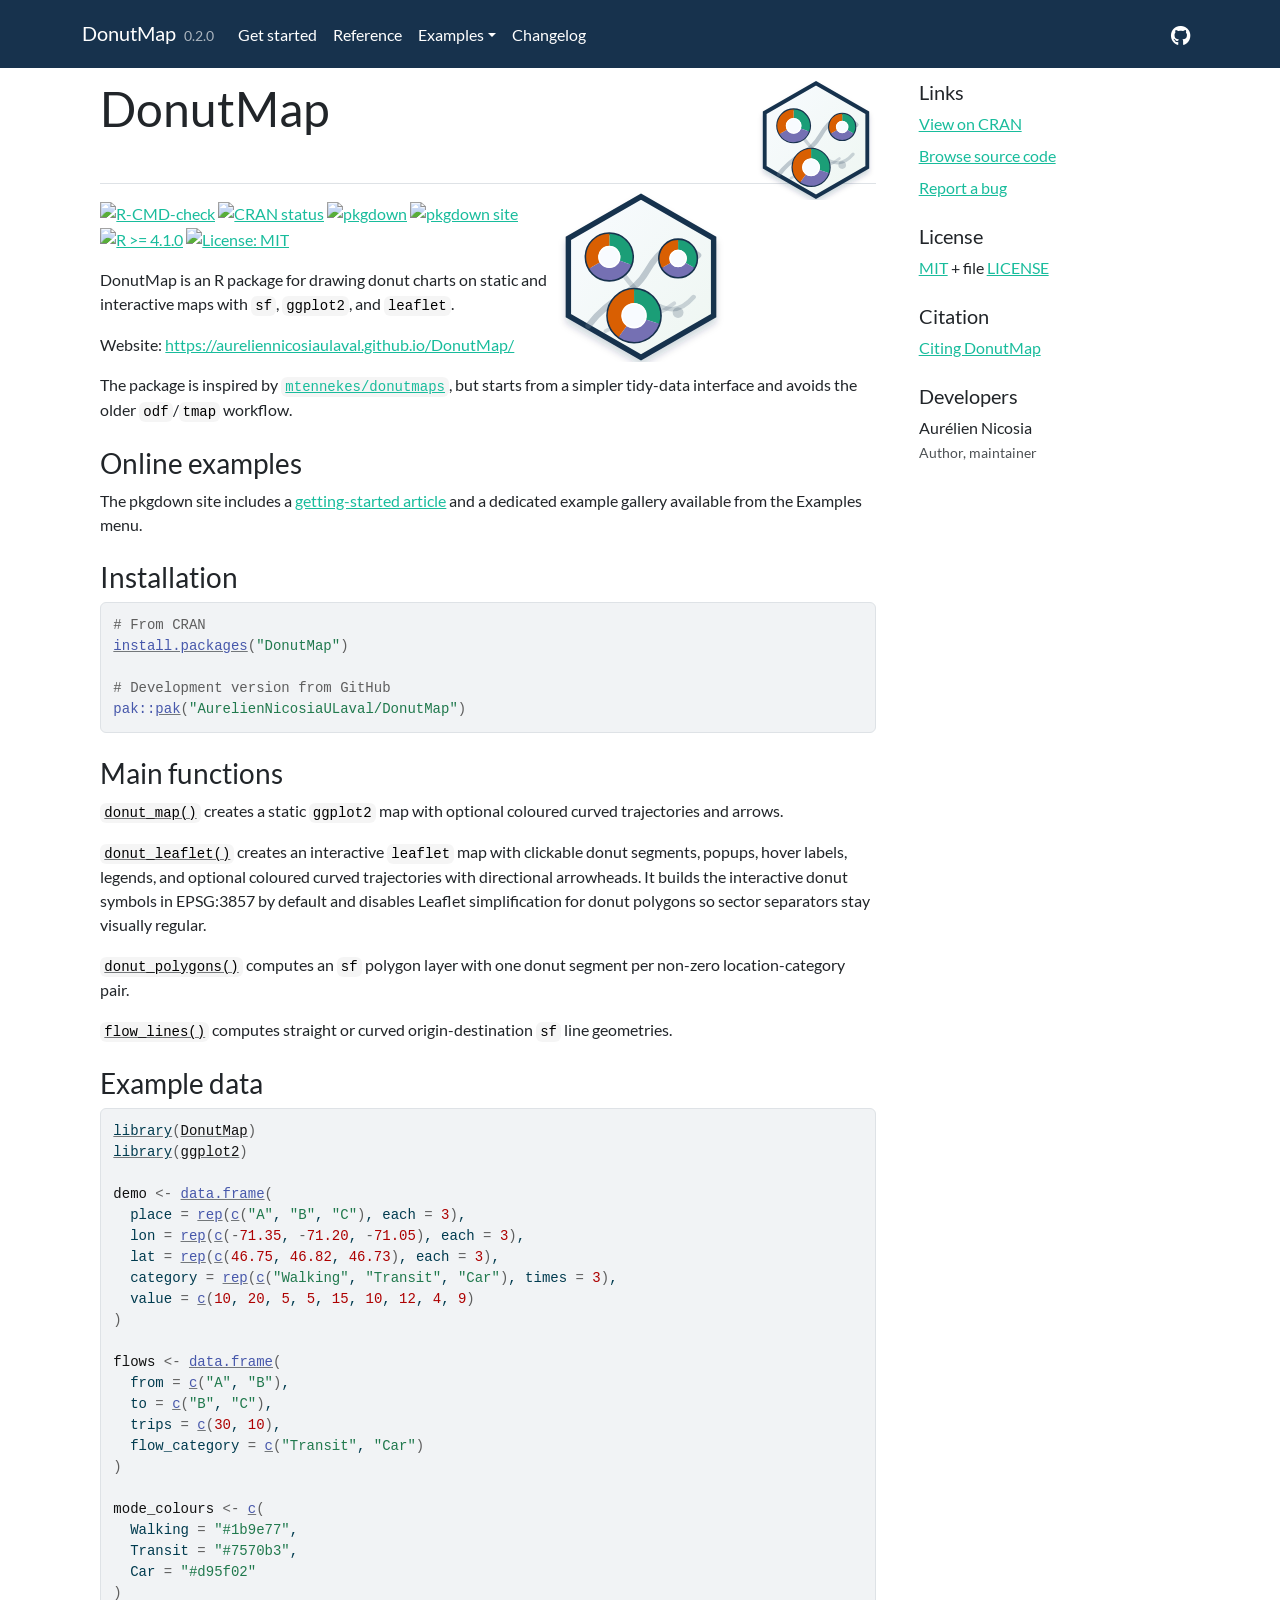
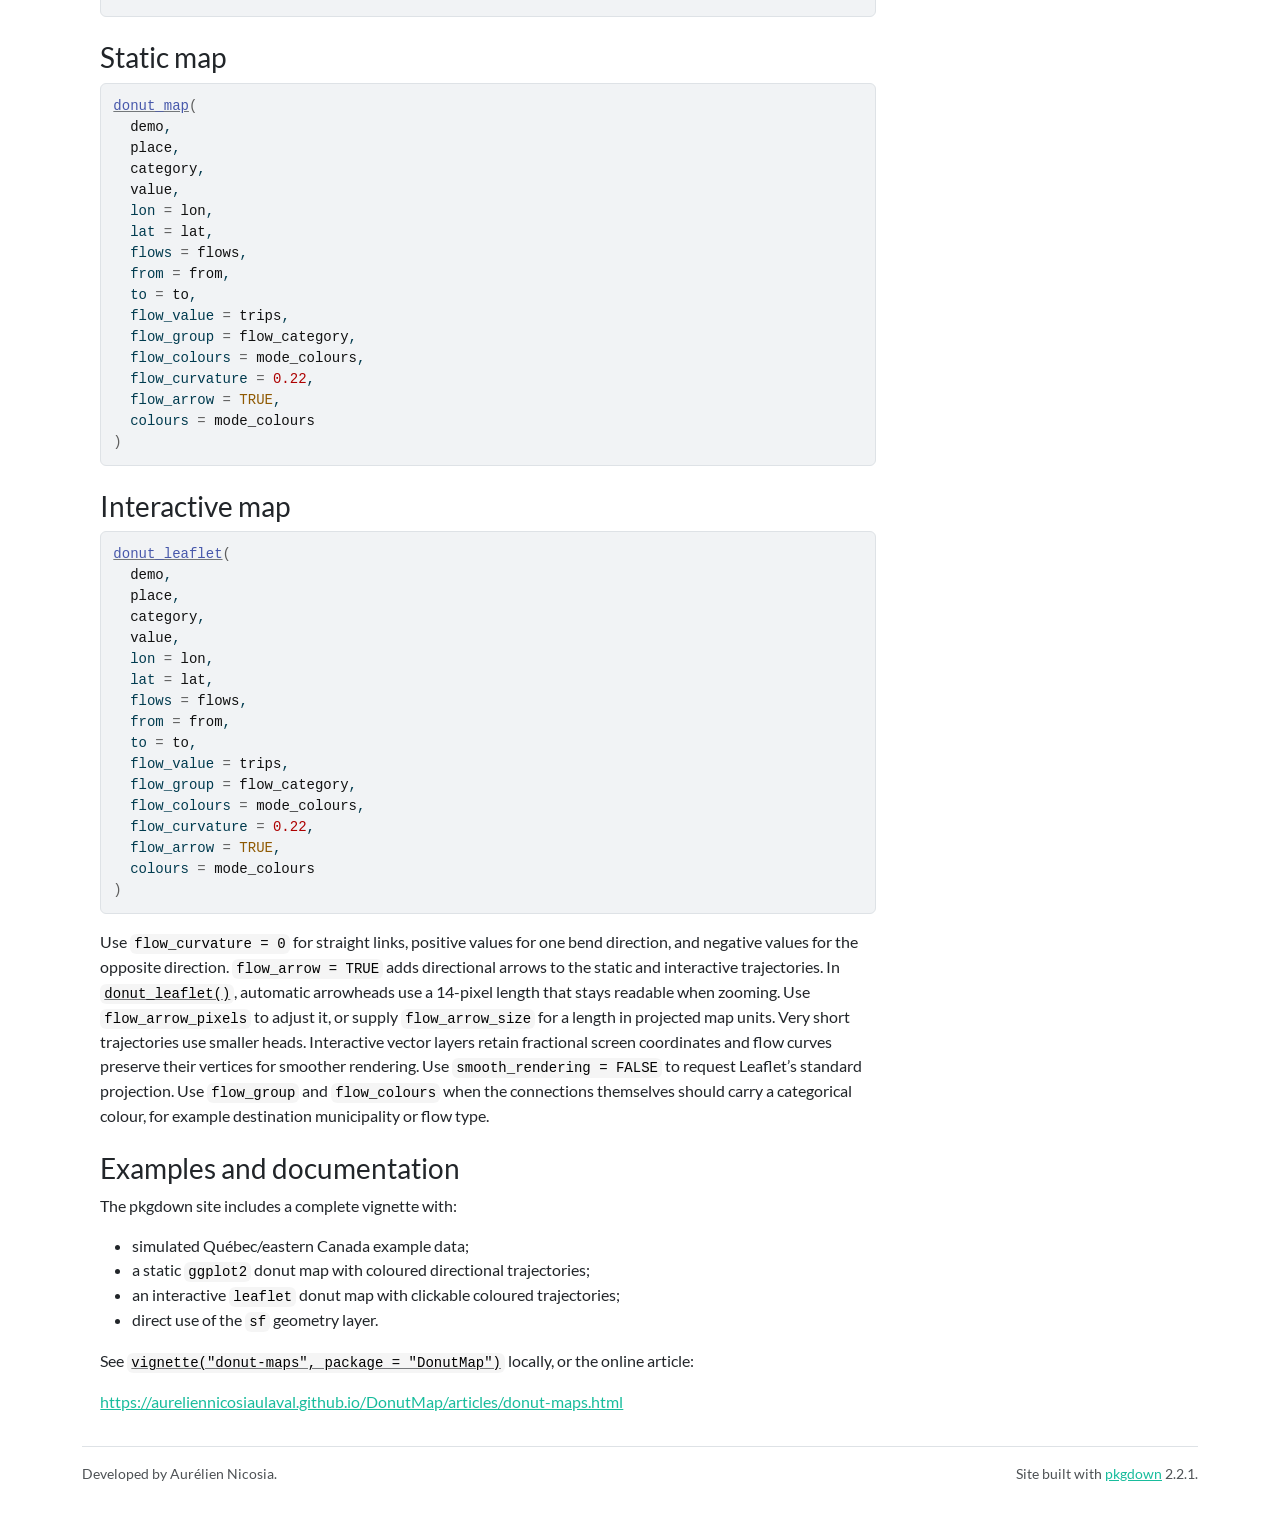
==== commit c47d39c6: "Built site for DonutMap@0.2.0: c43a360" ====
--- a/index.html
+++ b/index.html
@@ -28,7 +28,7 @@
 
     <a class="navbar-brand me-2" href="index.html">DonutMap</a>
 
-    <small class="nav-text text-muted me-auto" data-bs-toggle="tooltip" data-bs-placement="bottom" title="Released version">0.1.0</small>
+    <small class="nav-text text-muted me-auto" data-bs-toggle="tooltip" data-bs-placement="bottom" title="Released version">0.2.0</small>
 
 
     <button class="navbar-toggler" type="button" data-bs-toggle="collapse" data-bs-target="#navbar" aria-controls="navbar" aria-expanded="false" aria-label="Toggle navigation">
@@ -161,7 +161,7 @@
 <span>  flow_arrow <span class="op">=</span> <span class="cn">TRUE</span>,</span>
 <span>  colours <span class="op">=</span> <span class="va">mode_colours</span></span>
 <span><span class="op">)</span></span></code></pre></div>
-<p>Use <code>flow_curvature = 0</code> for straight links, positive values for one bend direction, and negative values for the opposite direction. <code>flow_arrow = TRUE</code> adds directional arrows to the static and interactive trajectories. In <code><a href="reference/donut_leaflet.html">donut_leaflet()</a></code>, use <code>flow_arrow_size</code> to tune the arrowhead length in projected map units when the automatic size is not ideal. Use <code>flow_group</code> and <code>flow_colours</code> when the connections themselves should carry a categorical colour, for example destination municipality or flow type.</p>
+<p>Use <code>flow_curvature = 0</code> for straight links, positive values for one bend direction, and negative values for the opposite direction. <code>flow_arrow = TRUE</code> adds directional arrows to the static and interactive trajectories. In <code><a href="reference/donut_leaflet.html">donut_leaflet()</a></code>, automatic arrowheads use a 14-pixel length that stays readable when zooming. Use <code>flow_arrow_pixels</code> to adjust it, or supply <code>flow_arrow_size</code> for a length in projected map units. Very short trajectories use smaller heads. Interactive vector layers retain fractional screen coordinates and flow curves preserve their vertices for smoother rendering. Use <code>smooth_rendering = FALSE</code> to request Leaflet’s standard projection. Use <code>flow_group</code> and <code>flow_colours</code> when the connections themselves should carry a categorical colour, for example destination municipality or flow type.</p>
 </div>
 <div class="section level2">
 <h2 id="examples-and-documentation">Examples and documentation<a class="anchor" aria-label="anchor" href="#examples-and-documentation"></a>
@@ -221,7 +221,7 @@
 </div>
 
 <div class="pkgdown-footer-right">
-  <p>Site built with <a href="https://pkgdown.r-lib.org/" class="external-link">pkgdown</a> 2.2.0.</p>
+  <p>Site built with <a href="https://pkgdown.r-lib.org/" class="external-link">pkgdown</a> 2.2.1.</p>
 </div>
 
     </footer>
